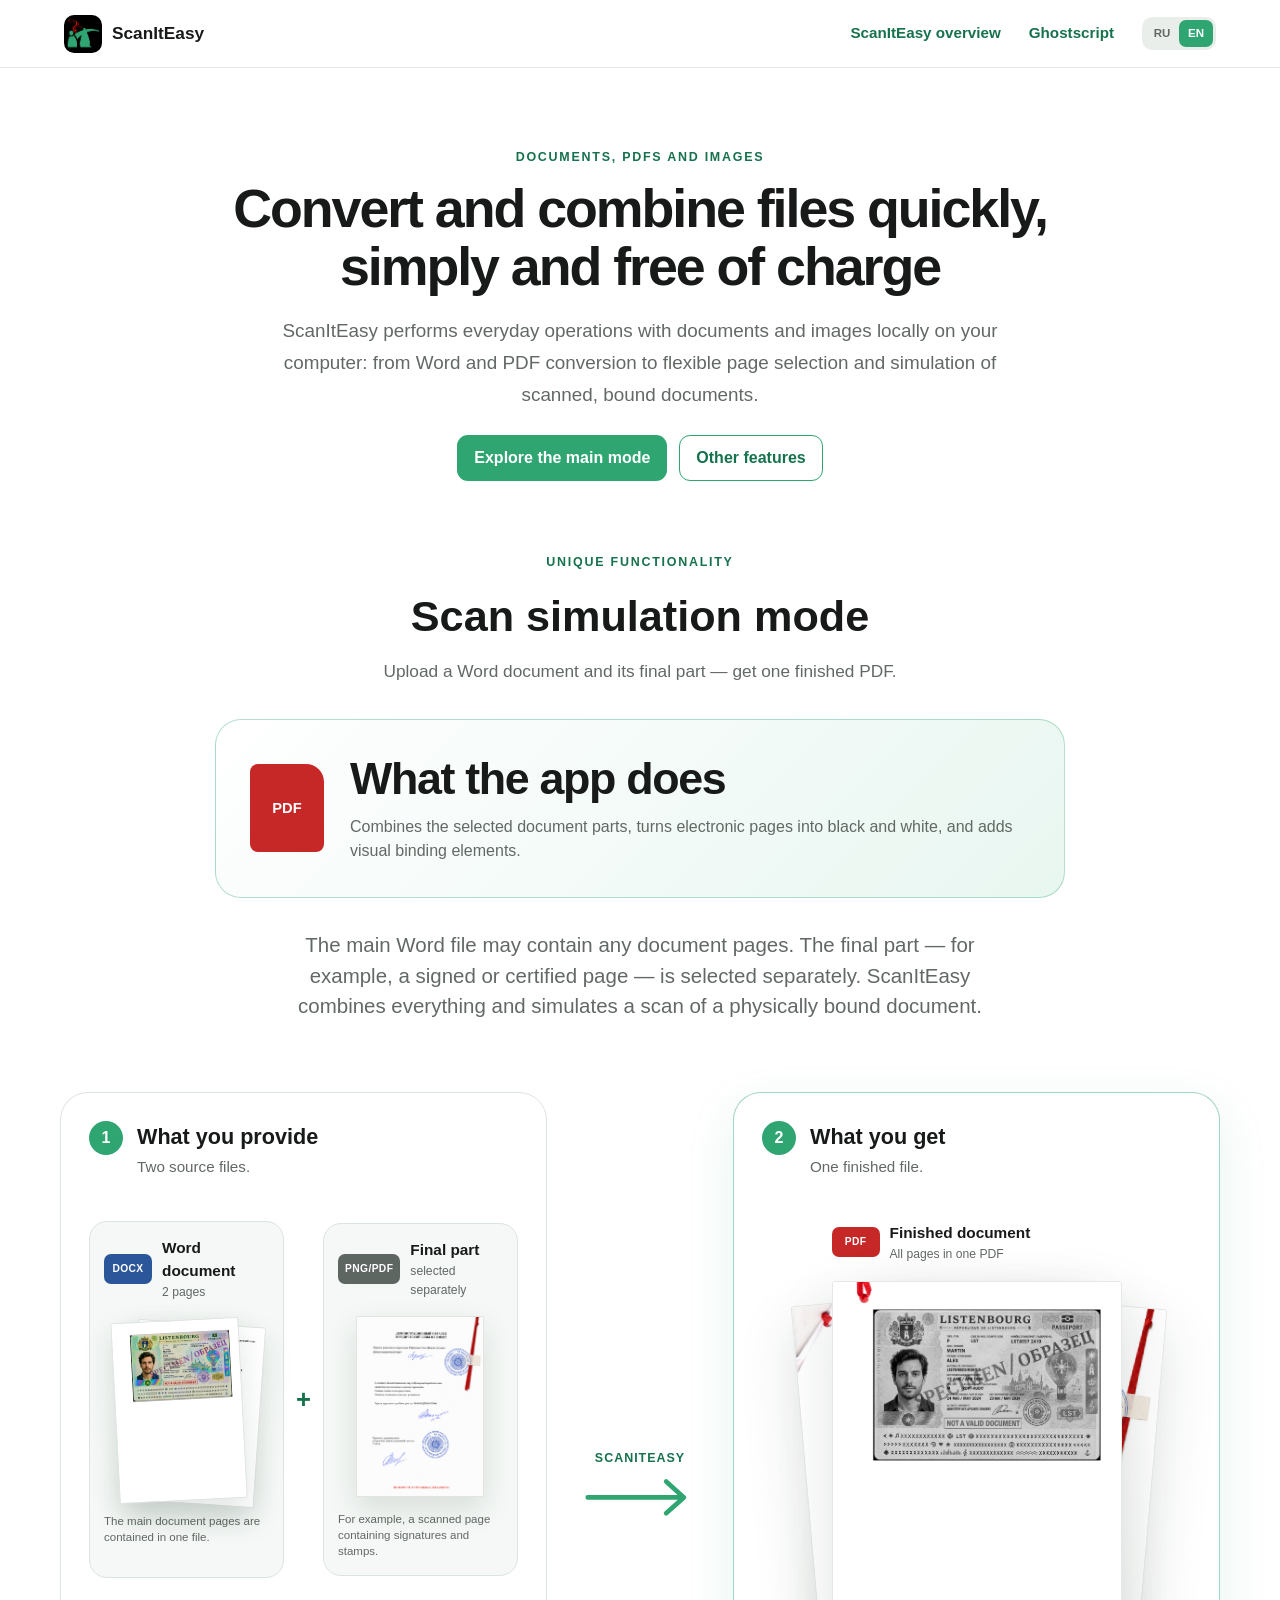
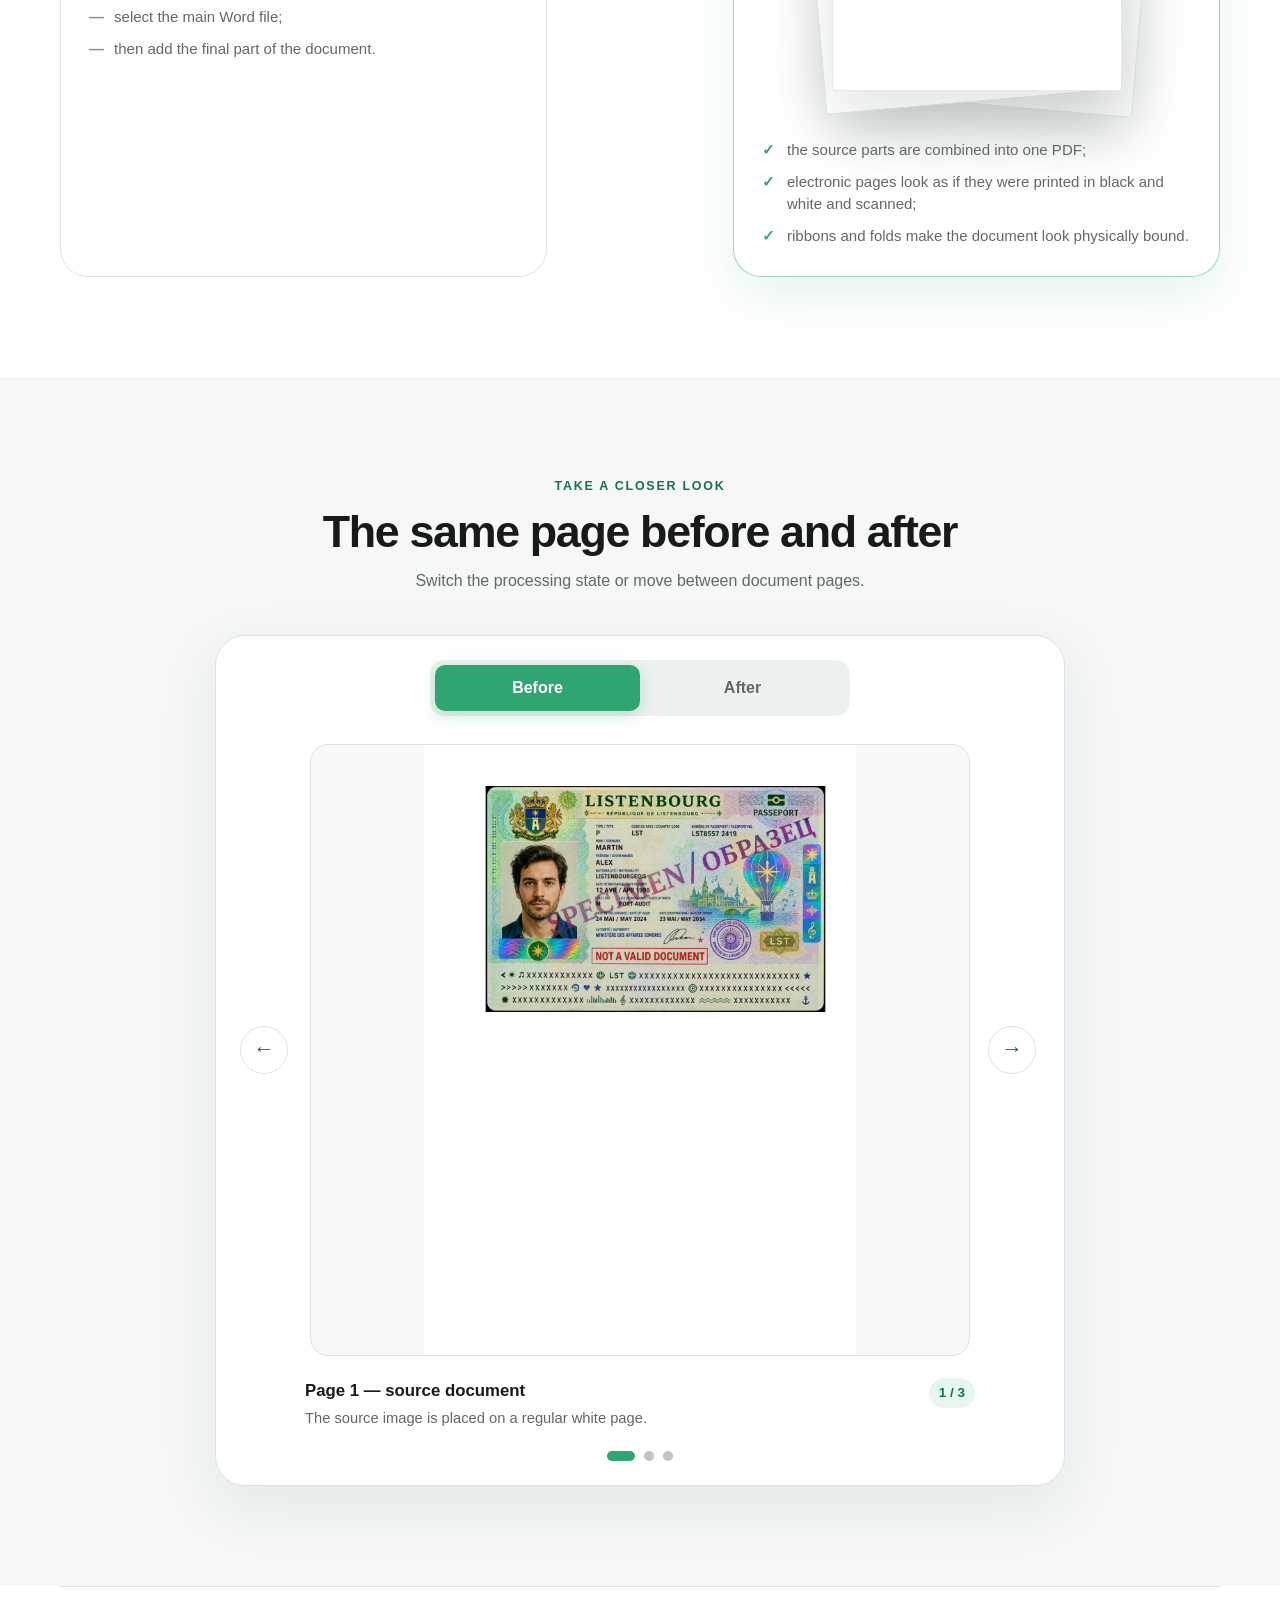
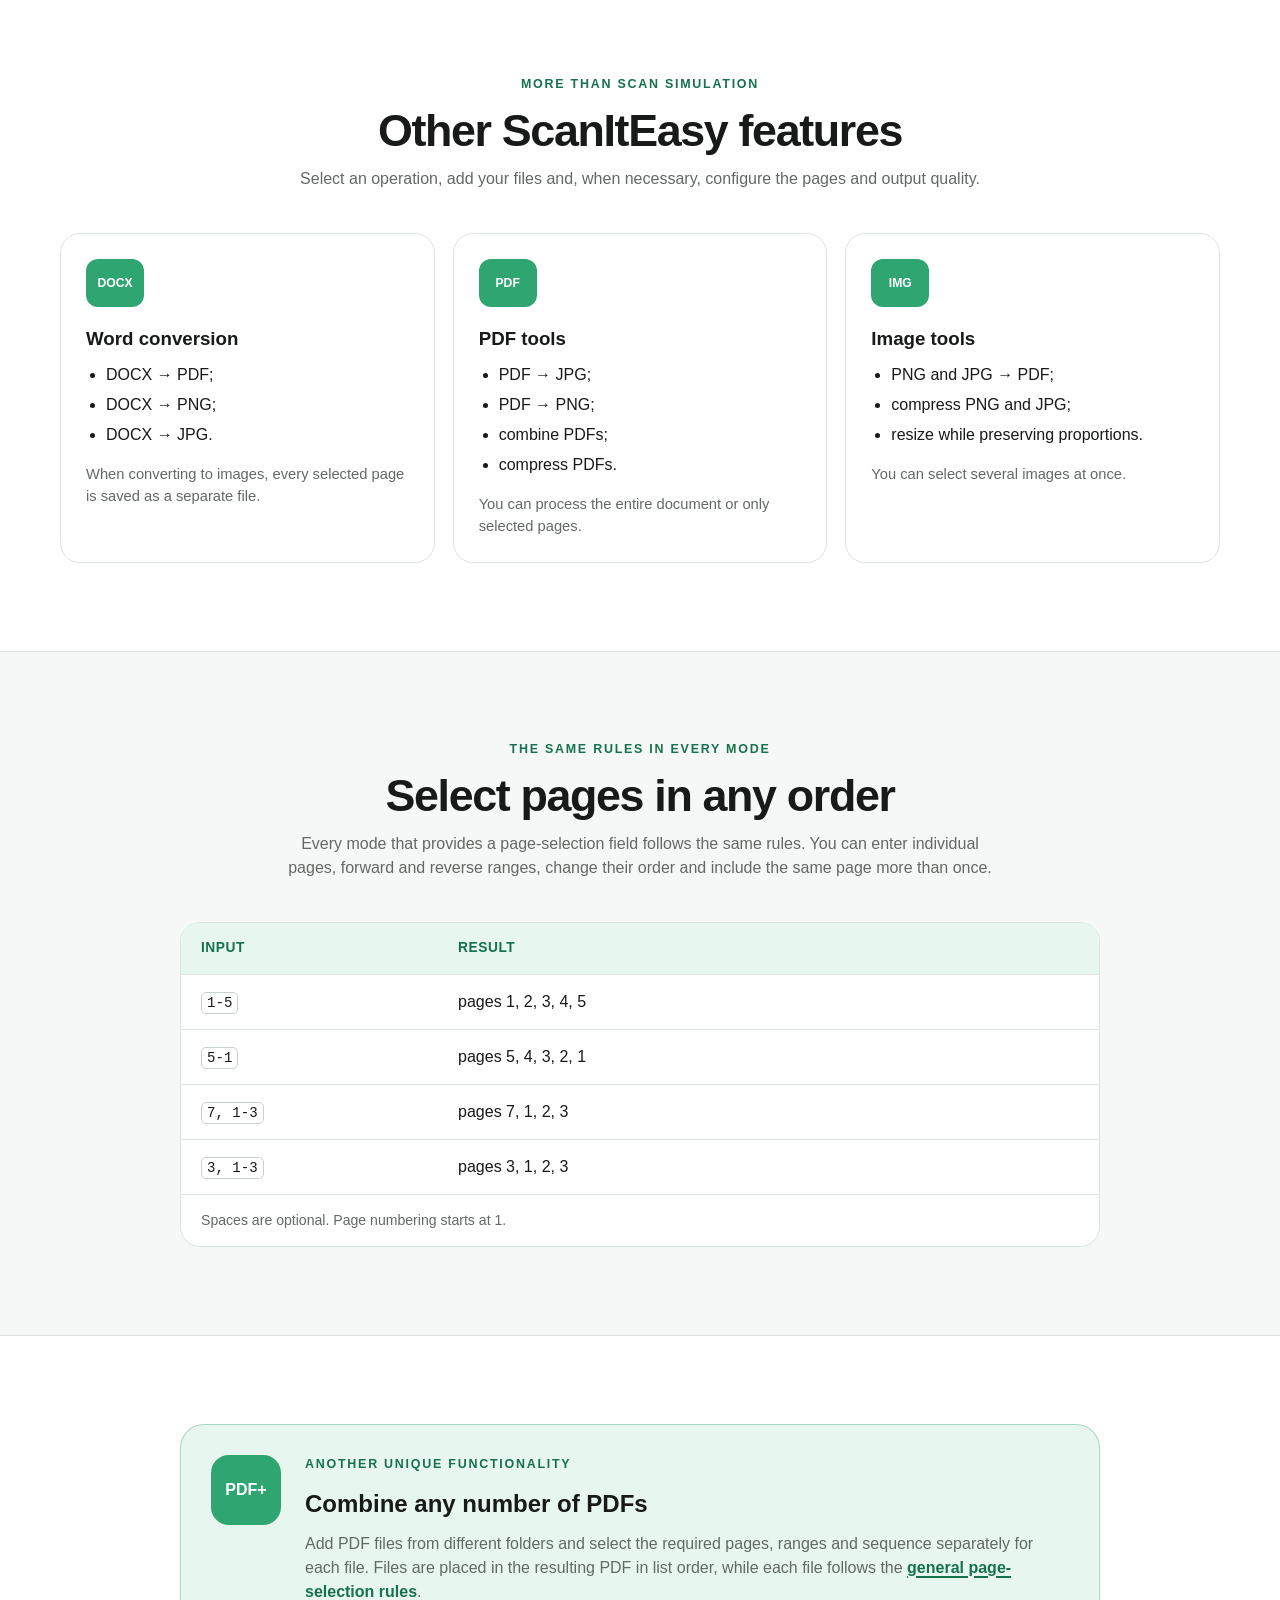
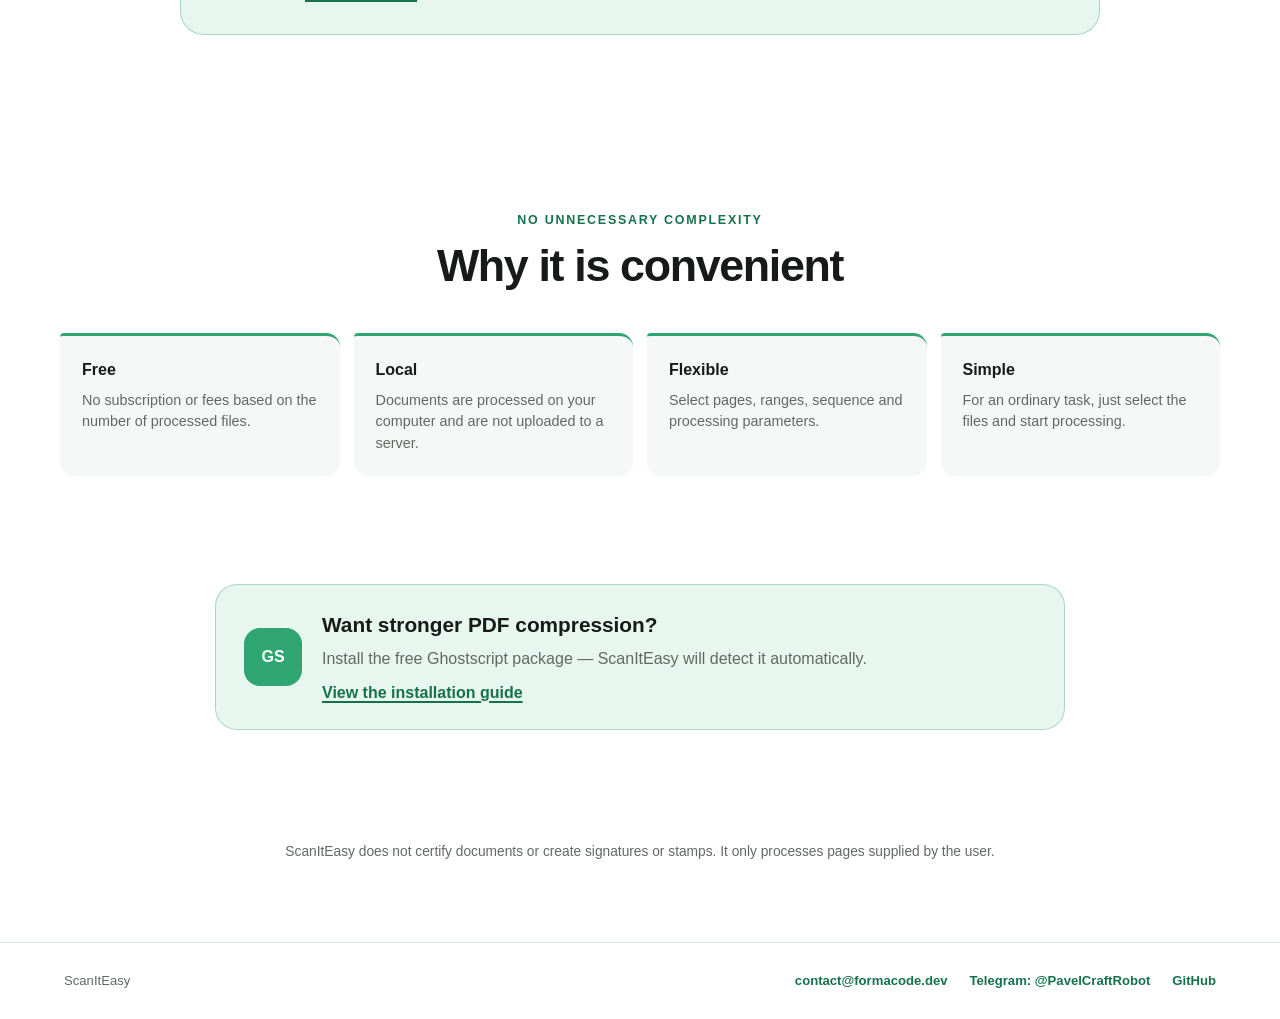
==== docs/en/index.html @ 75dc540d "Release ScanItEasy 2.0.0" ====
<!doctype html>
<html lang="en">
<head>
  <meta charset="utf-8">
  <meta name="viewport" content="width=device-width, initial-scale=1">
  <meta name="description" content="ScanItEasy helps you convert, combine and process documents, PDFs and images quickly, flexibly and free of charge.">
  <title>ScanItEasy — documents, PDFs and images</title>
  <link rel="stylesheet" href="../styles.css">
  <script src="../script.js" defer></script>
</head>
<body>
  <header class="site-header">
    <a class="brand" href="#top" aria-label="ScanItEasy — back to top">
      <img class="brand-logo" src="../assets/scaniteasy-logo.png" alt="">
      <span>ScanItEasy</span>
    </a>
    <nav class="header-nav" aria-label="Navigation">
      <a class="header-link" href="#top">ScanItEasy overview</a>
      <a class="header-link" href="ghostscript/">Ghostscript</a>
      <span class="language-switch" aria-label="Choose language">
        <a href="../" lang="ru">RU</a>
        <a class="is-active" href="./" lang="en" aria-current="page">EN</a>
      </span>
    </nav>
  </header>

  <main id="top">
    <section class="hero section-shell" aria-labelledby="hero-title">
      <div class="eyebrow">Documents, PDFs and images</div>
      <h1 id="hero-title">Convert and combine files quickly, simply and free of charge</h1>
      <p class="product-intro">
        ScanItEasy performs everyday operations with documents and images locally on your computer:
        from Word and PDF conversion to flexible page selection and simulation of scanned, bound documents.
      </p>
      <div class="hero-actions">
        <a class="primary-link" href="#scan-simulation">Explore the main mode</a>
        <a class="secondary-link" href="#other-features">Other features</a>
      </div>

      <div class="featured-mode" id="scan-simulation">
        <div class="eyebrow">Unique functionality</div>
        <h2>Scan simulation mode</h2>
        <p class="featured-lead">Upload a Word document and its final part — get one finished PDF.</p>
      </div>
      <div class="result-card hero-result">
        <div class="result-icon" aria-hidden="true">PDF</div>
        <div>
          <h2>What the app does</h2>
          <p>
            Combines the selected document parts, turns electronic pages into black and white,
            and adds visual binding elements.
          </p>
        </div>
      </div>
      <p class="hero-copy">
        The main Word file may contain any document pages. The final part — for example,
        a signed or certified page — is selected separately. ScanItEasy combines everything
        and simulates a scan of a physically bound document.
      </p>

      <div class="transformation" aria-label="Document before and after processing">
        <article class="document-state before-state">
          <div class="state-heading">
            <span class="state-number">1</span>
            <div>
              <h2>What you provide</h2>
              <p>Two source files.</p>
            </div>
          </div>
          <div class="input-files">
            <article class="input-file">
              <div class="file-heading">
                <span class="file-badge word-badge">DOCX</span>
                <div>
                  <h3>Word document</h3>
                  <p>2 pages</p>
                </div>
              </div>
              <button class="source-preview source-stack" type="button" data-open-page="before" data-page-index="0" aria-label="Show the Word document pages">
                <img src="../assets/До/Перевод паспорта гражданина Листенбурга_pymu_page_002.png" alt="Second page of the Word document" loading="lazy">
                <img src="../assets/До/Перевод паспорта гражданина Листенбурга_pymu_page_001.png" alt="First page of the Word document">
              </button>
              <p class="file-caption">The main document pages are contained in one file.</p>
            </article>

            <span class="input-plus" aria-label="and">+</span>

            <article class="input-file">
              <div class="file-heading">
                <span class="file-badge scan-badge">PNG/PDF</span>
                <div>
                  <h3>Final part</h3>
                  <p>selected separately</p>
                </div>
              </div>
              <button class="source-preview single-source" type="button" data-open-page="before" data-page-index="2" aria-label="Show the final document part">
                <img src="../assets/До/not-notary-translation-light.png" alt="Final part with signatures and stamps" loading="lazy">
              </button>
              <p class="file-caption">For example, a scanned page containing signatures and stamps.</p>
            </article>
          </div>
          <ul class="state-list">
            <li>select the main Word file;</li>
            <li>then add the final part of the document.</li>
          </ul>
        </article>

        <div class="process-arrow" aria-hidden="true">
          <span>ScanItEasy</span>
          <svg viewBox="0 0 120 48" role="img">
            <path d="M4 24h101M88 7l19 17-19 17"></path>
          </svg>
        </div>

        <article class="document-state after-state">
          <div class="state-heading">
            <span class="state-number">2</span>
            <div>
              <h2>What you get</h2>
              <p>One finished file.</p>
            </div>
          </div>
          <div class="output-heading">
            <span class="file-badge pdf-badge">PDF</span>
            <div>
              <h3>Finished document</h3>
              <p>All pages in one PDF</p>
            </div>
          </div>
          <button class="paper-stack" type="button" data-open-page="after" aria-label="Show pages after processing">
            <img src="../assets/После/Перевод паспорта гражданина Листенбурга_page_003.png" alt="Final page of the finished PDF" loading="lazy">
            <img src="../assets/После/Перевод паспорта гражданина Листенбурга_page_002.png" alt="Electronic page after scan simulation" loading="lazy">
            <img src="../assets/После/Перевод паспорта гражданина Листенбурга_page_001.png" alt="First page after scan simulation">
          </button>
          <ul class="state-list">
            <li>the source parts are combined into one PDF;</li>
            <li>electronic pages look as if they were printed in black and white and scanned;</li>
            <li>ribbons and folds make the document look physically bound.</li>
          </ul>
        </article>
      </div>
    </section>

    <section class="comparison-section" id="how-it-works" aria-labelledby="comparison-title">
      <div class="section-shell">
        <div class="section-intro">
          <div class="eyebrow">Take a closer look</div>
          <h2 id="comparison-title">The same page before and after</h2>
          <p>Switch the processing state or move between document pages.</p>
        </div>

        <div class="comparison-card">
          <div class="view-switch" role="group" aria-label="Document state">
            <button class="switch-button is-active" type="button" data-view="before" aria-pressed="true">Before</button>
            <button class="switch-button" type="button" data-view="after" aria-pressed="false">After</button>
          </div>
          <div class="viewer">
            <button class="page-arrow previous" type="button" aria-label="Previous page">&#8592;</button>
            <button class="page-image-button" type="button" aria-label="Open a larger image">
              <img id="comparison-image" src="../assets/До/Перевод паспорта гражданина Листенбурга_pymu_page_001.png" alt="First page before processing">
            </button>
            <button class="page-arrow next" type="button" aria-label="Next page">&#8594;</button>
          </div>
          <div class="viewer-footer">
            <div>
              <strong id="page-title">Page 1 — source document</strong>
              <p id="page-description">The source image is placed on a regular white page.</p>
            </div>
            <span class="page-counter" id="page-counter">1 / 3</span>
          </div>
          <div class="page-dots" role="group" aria-label="Select page">
            <button class="page-dot is-active" type="button" data-page="0" aria-label="Page 1" aria-current="true"></button>
            <button class="page-dot" type="button" data-page="1" aria-label="Page 2"></button>
            <button class="page-dot" type="button" data-page="2" aria-label="Page 3"></button>
          </div>
        </div>
      </div>
    </section>

    <section class="features-section section-shell" id="other-features" aria-labelledby="features-title">
      <div class="section-intro">
        <div class="eyebrow">More than scan simulation</div>
        <h2 id="features-title">Other ScanItEasy features</h2>
        <p>Select an operation, add your files and, when necessary, configure the pages and output quality.</p>
      </div>

      <div class="feature-grid">
        <article class="feature-card">
          <span class="feature-icon" aria-hidden="true">DOCX</span>
          <h3>Word conversion</h3>
          <ul>
            <li>DOCX → PDF;</li>
            <li>DOCX → PNG;</li>
            <li>DOCX → JPG.</li>
          </ul>
          <p>When converting to images, every selected page is saved as a separate file.</p>
        </article>
        <article class="feature-card">
          <span class="feature-icon" aria-hidden="true">PDF</span>
          <h3>PDF tools</h3>
          <ul>
            <li>PDF → JPG;</li>
            <li>PDF → PNG;</li>
            <li>combine PDFs;</li>
            <li>compress PDFs.</li>
          </ul>
          <p>You can process the entire document or only selected pages.</p>
        </article>
        <article class="feature-card">
          <span class="feature-icon" aria-hidden="true">IMG</span>
          <h3>Image tools</h3>
          <ul>
            <li>PNG and JPG → PDF;</li>
            <li>compress PNG and JPG;</li>
            <li>resize while preserving proportions.</li>
          </ul>
          <p>You can select several images at once.</p>
        </article>
      </div>
    </section>

    <section class="page-rules-section" id="page-selection" aria-labelledby="page-rules-title">
      <div class="section-shell compact-shell">
        <div class="section-intro">
          <div class="eyebrow">The same rules in every mode</div>
          <h2 id="page-rules-title">Select pages in any order</h2>
          <p>
            Every mode that provides a page-selection field follows the same rules.
            You can enter individual pages, forward and reverse ranges, change their order and include the same page more than once.
          </p>
        </div>
        <div class="page-rules-card">
          <table>
            <thead><tr><th>Input</th><th>Result</th></tr></thead>
            <tbody>
              <tr><td><code>1-5</code></td><td>pages 1, 2, 3, 4, 5</td></tr>
              <tr><td><code>5-1</code></td><td>pages 5, 4, 3, 2, 1</td></tr>
              <tr><td><code>7, 1-3</code></td><td>pages 7, 1, 2, 3</td></tr>
              <tr><td><code>3, 1-3</code></td><td>pages 3, 1, 2, 3</td></tr>
            </tbody>
          </table>
          <p class="rules-note">Spaces are optional. Page numbering starts at 1.</p>
        </div>
      </div>
    </section>

    <section class="merge-section section-shell" aria-labelledby="merge-title">
      <div class="unique-feature-card">
        <div class="unique-mark" aria-hidden="true">PDF+</div>
        <div>
          <div class="eyebrow">Another unique functionality</div>
          <h2 id="merge-title">Combine any number of PDFs</h2>
          <p>
            Add PDF files from different folders and select the required pages, ranges and sequence separately for each file.
            Files are placed in the resulting PDF in list order, while each file follows the
            <a class="inline-link" href="#page-selection">general page-selection rules</a>.
          </p>
        </div>
      </div>
    </section>

    <section class="benefits-section section-shell" aria-labelledby="benefits-title">
      <div class="section-intro">
        <div class="eyebrow">No unnecessary complexity</div>
        <h2 id="benefits-title">Why it is convenient</h2>
      </div>
      <div class="benefit-grid">
        <article><strong>Free</strong><span>No subscription or fees based on the number of processed files.</span></article>
        <article><strong>Local</strong><span>Documents are processed on your computer and are not uploaded to a server.</span></article>
        <article><strong>Flexible</strong><span>Select pages, ranges, sequence and processing parameters.</span></article>
        <article><strong>Simple</strong><span>For an ordinary task, just select the files and start processing.</span></article>
      </div>
    </section>

    <section class="ghostscript-cta section-shell" aria-labelledby="compression-title">
      <div class="ghostscript-summary">
        <div class="ghostscript-mark" aria-hidden="true">GS</div>
        <div>
          <h2 id="compression-title">Want stronger PDF compression?</h2>
          <p>Install the free Ghostscript package — ScanItEasy will detect it automatically.</p>
          <a class="inline-link" href="ghostscript/">View the installation guide</a>
        </div>
      </div>
    </section>

    <section class="result-section section-shell" aria-label="Important information">
      <p class="disclaimer">
        ScanItEasy does not certify documents or create signatures or stamps.
        It only processes pages supplied by the user.
      </p>
    </section>
  </main>

  <footer class="site-footer">
    <span>ScanItEasy</span>
    <nav class="footer-contacts" aria-label="Developer contacts">
      <a href="mailto:contact@formacode.dev?subject=ScanItEasy%20feedback">contact@formacode.dev</a>
      <a href="https://t.me/PavelCraftRobot" target="_blank" rel="noopener noreferrer">Telegram: @PavelCraftRobot</a>
      <a href="https://github.com/PavelCraft/ScanItEasy" target="_blank" rel="noopener noreferrer">GitHub</a>
    </nav>
  </footer>

  <dialog class="image-dialog" id="image-dialog">
    <button class="dialog-close" type="button" aria-label="Close">&#215;</button>
    <img id="dialog-image" src="" alt="">
    <p id="dialog-caption"></p>
  </dialog>
</body>
</html>
---- docs/styles.css ----
:root {
  --green: #2fa572;
  --green-dark: #16724c;
  --green-soft: #e8f6f0;
  --red: #c62828;
  --ink: #171a18;
  --muted: #626965;
  --line: #dce4df;
  --surface: #ffffff;
  --page: #f5f8f6;
  --shadow: 0 22px 60px rgba(20, 55, 39, 0.13);
}

* {
  box-sizing: border-box;
}

html {
  scroll-behavior: smooth;
}

body {
  margin: 0;
  color: var(--ink);
  background: var(--surface);
  font-family: Inter, "Segoe UI", Arial, sans-serif;
  line-height: 1.5;
}

button,
a {
  -webkit-tap-highlight-color: transparent;
}

button {
  font: inherit;
}

.site-header {
  position: sticky;
  z-index: 20;
  top: 0;
  display: flex;
  align-items: center;
  justify-content: space-between;
  min-height: 68px;
  padding: 0 5vw;
  border-bottom: 1px solid rgba(220, 228, 223, 0.8);
  background: rgba(255, 255, 255, 0.92);
  backdrop-filter: blur(14px);
}

.brand {
  display: inline-flex;
  align-items: center;
  gap: 10px;
  color: var(--ink);
  font-size: 1.08rem;
  font-weight: 800;
  text-decoration: none;
}

.brand-logo {
  display: block;
  width: 38px;
  height: 38px;
  border-radius: 10px;
  object-fit: cover;
}

.header-link {
  color: var(--green-dark);
  font-size: 0.95rem;
  font-weight: 700;
  text-decoration: none;
}

.header-link:hover {
  text-decoration: underline;
  text-underline-offset: 4px;
}

.header-link.is-active {
  text-decoration: underline;
  text-decoration-thickness: 2px;
  text-underline-offset: 5px;
}

.header-nav {
  display: flex;
  align-items: center;
  gap: clamp(12px, 2.2vw, 28px);
}

.language-switch {
  display: inline-flex;
  padding: 3px;
  border-radius: 10px;
  background: #e9eeeb;
}

.language-switch a {
  min-width: 34px;
  padding: 5px 7px;
  border-radius: 7px;
  color: var(--muted);
  font-size: 0.72rem;
  font-weight: 850;
  text-align: center;
  text-decoration: none;
}

.language-switch a.is-active {
  color: #fff;
  background: var(--green);
}

.section-shell {
  width: min(1160px, calc(100% - 40px));
  margin-inline: auto;
}

.hero {
  padding-block: 80px 100px;
  text-align: center;
}

.eyebrow {
  margin-bottom: 12px;
  color: var(--green-dark);
  font-size: 0.78rem;
  font-weight: 800;
  letter-spacing: 0.14em;
  text-transform: uppercase;
}

h1,
h2,
p {
  margin-top: 0;
}

h1 {
  max-width: 900px;
  margin-inline: auto;
  margin-bottom: 20px;
  font-size: clamp(1.9rem, 4.2vw, 3.65rem);
  line-height: 1.08;
  letter-spacing: -0.038em;
}

.hero-copy {
  max-width: 730px;
  margin: 32px auto 70px;
  color: var(--muted);
  font-size: clamp(1.05rem, 2vw, 1.28rem);
}

.product-intro {
  max-width: 790px;
  margin: 20px auto 0;
  color: var(--muted);
  font-size: clamp(1rem, 2vw, 1.18rem);
  line-height: 1.7;
  text-align: center;
}

.hero-actions {
  display: flex;
  justify-content: center;
  flex-wrap: wrap;
  gap: 12px;
  margin: 8px 0 72px;
}

.secondary-link {
  display: inline-flex;
  margin-top: 16px;
  padding: 10px 16px;
  border: 1px solid var(--green);
  border-radius: 11px;
  color: var(--green-dark);
  background: #fff;
  font-weight: 800;
  text-decoration: none;
}

.secondary-link:hover { background: var(--green-soft); }

.featured-mode {
  max-width: 850px;
  margin: 0 auto 22px;
  scroll-margin-top: 90px;
  text-align: center;
}

.featured-mode h2 {
  margin: 10px 0 0;
  font-size: clamp(1.8rem, 4vw, 2.7rem);
}

.featured-lead { margin: 10px 0 0; color: var(--muted); font-size: 1.08rem; }

.transformation {
  display: grid;
  grid-template-columns: minmax(0, 1fr) 130px minmax(0, 1fr);
  align-items: stretch;
  gap: 28px;
  text-align: left;
}

.document-state {
  height: 100%;
  min-width: 0;
  padding: 28px;
  border: 1px solid var(--line);
  border-radius: 28px;
  background: #fff;
}

.after-state {
  border-color: rgba(47, 165, 114, 0.45);
  box-shadow: 0 18px 50px rgba(47, 165, 114, 0.12);
}

.state-heading {
  display: flex;
  align-items: flex-start;
  gap: 14px;
  min-height: 82px;
}

.state-heading h2 {
  margin-bottom: 3px;
  font-size: 1.35rem;
}

.state-heading p {
  margin-bottom: 0;
  color: var(--muted);
  font-size: 0.95rem;
}

.state-number {
  display: grid;
  flex: 0 0 auto;
  width: 34px;
  height: 34px;
  place-items: center;
  border-radius: 50%;
  color: #fff;
  background: var(--green);
  font-weight: 800;
}

.input-files {
  display: grid;
  grid-template-columns: minmax(0, 1fr) auto minmax(0, 1fr);
  align-items: center;
  gap: 12px;
  margin: 18px 0 28px;
}

.input-file {
  min-width: 0;
  padding: 14px;
  border: 1px solid var(--line);
  border-radius: 18px;
  background: var(--page);
}

.file-heading,
.output-heading {
  display: flex;
  align-items: center;
  gap: 10px;
}

.file-heading h3,
.output-heading h3 {
  margin: 0;
  font-size: 0.96rem;
}

.file-heading p,
.output-heading p {
  margin: 1px 0 0;
  color: var(--muted);
  font-size: 0.76rem;
}

.file-badge {
  display: grid;
  flex: 0 0 auto;
  min-width: 48px;
  height: 30px;
  padding-inline: 7px;
  place-items: center;
  border-radius: 7px;
  color: #fff;
  font-size: 0.64rem;
  font-weight: 900;
  letter-spacing: 0.04em;
}

.word-badge {
  background: #2b579a;
}

.scan-badge {
  background: #5e6662;
}

.pdf-badge {
  background: var(--red);
}

.input-plus {
  color: var(--green-dark);
  font-size: 1.6rem;
  font-weight: 800;
}

.source-preview {
  position: relative;
  display: block;
  width: min(82%, 128px);
  aspect-ratio: 210 / 297;
  margin: 17px auto 14px;
  padding: 0;
  border: 0;
  background: transparent;
  cursor: zoom-in;
}

.source-preview img {
  position: absolute;
  inset: 0;
  width: 100%;
  height: 100%;
  border: 1px solid #e0e5e2;
  border-radius: 2px;
  background: #fff;
  object-fit: cover;
  box-shadow: 0 12px 30px rgba(20, 55, 39, 0.13);
  transition: transform 180ms ease;
}

.source-stack img:first-child {
  transform: translate(9px, 5px) rotate(4deg);
}

.source-stack img:last-child {
  transform: translate(-8px, 2px) rotate(-3deg);
}

.source-stack:hover img:first-child {
  transform: translate(15px, 6px) rotate(6deg);
}

.source-stack:hover img:last-child {
  transform: translate(-14px, 3px) rotate(-5deg);
}

.file-caption {
  min-height: 50px;
  margin: 0;
  color: var(--muted);
  font-size: 0.72rem;
  line-height: 1.4;
}

.output-heading {
  width: min(72%, 290px);
  margin: 18px auto 0;
}

.paper-stack {
  position: relative;
  display: block;
  width: min(72%, 290px);
  aspect-ratio: 210 / 297;
  margin: 18px auto 48px;
  padding: 0;
  border: 0;
  background: none;
  cursor: zoom-in;
}

.paper-stack img {
  position: absolute;
  inset: 0;
  width: 100%;
  height: 100%;
  border: 1px solid #e5e9e6;
  border-radius: 3px;
  background: #fff;
  object-fit: cover;
  box-shadow: var(--shadow);
  transition: transform 240ms ease;
}

.paper-stack img:nth-child(1) {
  transform: translate(28px, 15px) rotate(5deg);
}

.paper-stack img:nth-child(2) {
  transform: translate(-24px, 12px) rotate(-5deg);
}

.paper-stack img:nth-child(3) {
  transform: rotate(0deg);
}

.paper-stack:hover img:nth-child(1),
.paper-stack:focus-visible img:nth-child(1) {
  transform: translate(44px, 18px) rotate(7deg);
}

.paper-stack:hover img:nth-child(2),
.paper-stack:focus-visible img:nth-child(2) {
  transform: translate(-40px, 15px) rotate(-7deg);
}

.paper-stack:focus-visible {
  outline: 3px solid rgba(47, 165, 114, 0.35);
  outline-offset: 14px;
}

.state-list {
  display: grid;
  gap: 9px;
  margin: 0;
  padding: 0;
  color: var(--muted);
  font-size: 0.94rem;
  list-style: none;
}

.state-list li {
  position: relative;
  padding-left: 25px;
}

.state-list li::before {
  position: absolute;
  left: 0;
  color: var(--green);
  content: "✓";
  font-weight: 900;
}

.before-state .state-list li::before {
  color: #8a918d;
  content: "—";
}

.process-arrow {
  align-self: center;
  display: grid;
  justify-items: center;
  gap: 8px;
  color: var(--green-dark);
  font-size: 0.78rem;
  font-weight: 800;
  letter-spacing: 0.08em;
  text-transform: uppercase;
}

.process-arrow svg {
  width: 112px;
  overflow: visible;
}

.process-arrow path {
  fill: none;
  stroke: var(--green);
  stroke-linecap: round;
  stroke-linejoin: round;
  stroke-width: 5;
}

.comparison-section {
  padding-block: 100px;
  background: var(--page);
}

.section-intro {
  max-width: 720px;
  margin: 0 auto 42px;
  text-align: center;
}

.section-intro h2,
.result-card h2 {
  margin-bottom: 12px;
  font-size: clamp(1.75rem, 3.5vw, 3rem);
  line-height: 1.1;
  letter-spacing: -0.03em;
}

.section-intro p,
.result-card p {
  margin-bottom: 0;
  color: var(--muted);
}

.comparison-card {
  max-width: 850px;
  margin-inline: auto;
  padding: 24px;
  border: 1px solid var(--line);
  border-radius: 30px;
  background: #fff;
  box-shadow: 0 20px 60px rgba(28, 52, 40, 0.08);
}

.view-switch {
  display: grid;
  grid-template-columns: 1fr 1fr;
  max-width: 420px;
  margin: 0 auto 28px;
  padding: 5px;
  border-radius: 14px;
  background: #edf1ef;
}

.switch-button {
  padding: 11px 16px;
  border: 0;
  border-radius: 10px;
  color: var(--muted);
  background: transparent;
  cursor: pointer;
  font-weight: 750;
}

.switch-button.is-active {
  color: #fff;
  background: var(--green);
  box-shadow: 0 5px 15px rgba(47, 165, 114, 0.25);
}

.viewer {
  display: grid;
  grid-template-columns: 52px minmax(0, 1fr) 52px;
  align-items: center;
  gap: 18px;
}

.page-image-button {
  display: block;
  height: min(68vh, 700px);
  min-height: 430px;
  padding: 0;
  overflow: hidden;
  border: 1px solid var(--line);
  border-radius: 18px;
  background: #f7f8f7;
  cursor: zoom-in;
}

.page-image-button img {
  display: block;
  width: 100%;
  height: 100%;
  object-fit: contain;
}

.page-arrow {
  display: grid;
  width: 48px;
  height: 48px;
  place-items: center;
  border: 1px solid var(--line);
  border-radius: 50%;
  color: var(--green-dark);
  background: #fff;
  cursor: pointer;
  font-size: 1.35rem;
  transition: color 160ms ease, background 160ms ease, transform 160ms ease;
}

.page-arrow:hover {
  color: #fff;
  background: var(--green);
  transform: translateY(-2px);
}

.viewer-footer {
  display: flex;
  align-items: flex-start;
  justify-content: space-between;
  gap: 20px;
  max-width: 670px;
  margin: 22px auto 0;
}

.viewer-footer strong {
  display: block;
  margin-bottom: 4px;
  font-size: 1.05rem;
}

.viewer-footer p {
  margin-bottom: 0;
  color: var(--muted);
  font-size: 0.92rem;
}

.page-counter {
  flex: 0 0 auto;
  padding: 5px 10px;
  border-radius: 999px;
  color: var(--green-dark);
  background: var(--green-soft);
  font-size: 0.84rem;
  font-weight: 800;
}

.page-dots {
  display: flex;
  justify-content: center;
  gap: 9px;
  margin-top: 22px;
}

.page-dot {
  width: 10px;
  height: 10px;
  padding: 0;
  border: 0;
  border-radius: 50%;
  background: #bec8c2;
  cursor: pointer;
}

.page-dot.is-active {
  width: 28px;
  border-radius: 99px;
  background: var(--green);
}

.result-section {
  padding-block: 56px 80px;
}

.features-section,
.merge-section,
.benefits-section,
.ghostscript-cta {
  padding-block: 88px;
  scroll-margin-top: 80px;
}

.features-section { border-top: 1px solid var(--line); }

.feature-grid {
  display: grid;
  grid-template-columns: repeat(3, minmax(0, 1fr));
  gap: 18px;
  margin-top: 34px;
}

.feature-card {
  padding: 25px;
  border: 1px solid var(--line);
  border-radius: 20px;
  background: #fff;
}

.feature-card h3 { margin: 18px 0 10px; }
.feature-card ul { margin: 0; padding-left: 20px; }
.feature-card li + li { margin-top: 6px; }
.feature-card p { margin: 16px 0 0; color: var(--muted); font-size: 0.92rem; }

.feature-icon {
  display: inline-grid;
  min-width: 58px;
  min-height: 48px;
  padding: 8px;
  place-items: center;
  border-radius: 12px;
  color: #fff;
  background: var(--green);
  font-size: 0.76rem;
  font-weight: 900;
}

.page-rules-section {
  padding-block: 88px;
  border-block: 1px solid var(--line);
  background: #f5f8f6;
  scroll-margin-top: 78px;
}

.compact-shell { max-width: 920px; }

.page-rules-card {
  overflow: hidden;
  margin-top: 30px;
  border: 1px solid var(--line);
  border-radius: 20px;
  background: #fff;
}

.page-rules-card table { width: 100%; border-collapse: collapse; }
.page-rules-card th, .page-rules-card td { padding: 15px 20px; border-bottom: 1px solid var(--line); text-align: left; }
.page-rules-card th { color: var(--green-dark); background: var(--green-soft); font-size: 0.86rem; text-transform: uppercase; letter-spacing: 0.04em; }
.page-rules-card tbody tr:last-child td { border-bottom: 0; }
.page-rules-card td:first-child { width: 28%; }
.rules-note { margin: 0; padding: 15px 20px; border-top: 1px solid var(--line); color: var(--muted); font-size: 0.88rem; }

.unique-feature-card {
  display: grid;
  grid-template-columns: auto minmax(0, 1fr);
  gap: 24px;
  max-width: 920px;
  margin: 0 auto;
  padding: 30px;
  border: 1px solid rgba(47, 165, 114, 0.36);
  border-radius: 24px;
  background: var(--green-soft);
}

.unique-feature-card h2 { margin: 8px 0 10px; }
.unique-feature-card p { margin: 0; color: var(--muted); }
.unique-mark { display: grid; width: 70px; height: 70px; place-items: center; border-radius: 18px; color: #fff; background: var(--green); font-weight: 900; }

.benefit-grid {
  display: grid;
  grid-template-columns: repeat(4, minmax(0, 1fr));
  gap: 14px;
  margin-top: 30px;
}

.benefit-grid article { padding: 22px; border-top: 3px solid var(--green); border-radius: 4px 14px 14px; background: #f5f8f6; }
.benefit-grid strong, .benefit-grid span { display: block; }
.benefit-grid span { margin-top: 8px; color: var(--muted); font-size: 0.9rem; }

.ghostscript-cta { padding-top: 20px; padding-bottom: 30px; }
.ghostscript-cta .ghostscript-summary { margin-bottom: 0; }
.ghostscript-cta h2 { margin: 0 0 6px; font-size: 1.3rem; }
.ghostscript-cta .inline-link { display: inline-block; margin-top: 10px; }

.ghostscript-section {
  padding-block: 100px;
  border-top: 1px solid var(--line);
  background: #fff;
  scroll-margin-top: 78px;
}

.ghostscript-summary {
  display: grid;
  grid-template-columns: auto 1fr;
  align-items: center;
  gap: 20px;
  max-width: 850px;
  margin: 0 auto 34px;
  padding: 24px 28px;
  border: 1px solid rgba(47, 165, 114, 0.36);
  border-radius: 22px;
  background: var(--green-soft);
}

.ghostscript-summary h3,
.ghostscript-summary p,
.install-steps h3,
.install-steps p,
.help-note p {
  margin-bottom: 0;
}

.ghostscript-summary p,
.install-steps p,
.help-note p {
  color: var(--muted);
}

.ghostscript-mark {
  display: grid;
  width: 58px;
  height: 58px;
  place-items: center;
  border-radius: 16px;
  color: #fff;
  background: var(--green);
  font-weight: 900;
}

.install-steps {
  display: grid;
  gap: 18px;
  max-width: 850px;
  margin: 0 auto;
  padding: 0;
  list-style: none;
}

.install-steps > li {
  display: grid;
  grid-template-columns: auto minmax(0, 1fr);
  gap: 18px;
  padding: 26px;
  border: 1px solid var(--line);
  border-radius: 22px;
  background: #fff;
}

.step-number {
  display: grid;
  width: 38px;
  height: 38px;
  place-items: center;
  border-radius: 50%;
  color: #fff;
  background: var(--green);
  font-weight: 900;
}

.install-steps h3 {
  margin-top: 5px;
  font-size: 1.08rem;
}

.install-steps p {
  margin-top: 7px;
}

.primary-link {
  display: inline-flex;
  margin-top: 16px;
  padding: 11px 17px;
  border-radius: 11px;
  color: #fff;
  background: var(--green);
  font-weight: 800;
  text-decoration: none;
}

.primary-link:hover {
  background: var(--green-dark);
}

.architecture-help { margin-top: 18px; padding: 18px 20px; border-radius: 15px; background: #f3f7f5; }
.architecture-help h4 { margin: 0 0 10px; font-size: 1rem; }
.architecture-help ol { margin: 0 0 10px; padding-left: 22px; }
.architecture-help p { color: var(--ink); }
.architecture-help .small-note { margin-top: 8px; color: var(--muted); font-size: 0.88rem; }
.optional-label { display: inline-block; margin-left: 6px; color: var(--muted); font-size: 0.78rem; font-weight: 700; }
kbd, code { border: 1px solid #c8d1cc; border-radius: 5px; background: #fff; font: 0.88em ui-monospace, SFMono-Regular, Consolas, monospace; }
kbd { padding: 2px 6px; box-shadow: 0 1px 0 #b9c2bd; }
code { padding: 2px 5px; }
.copy-command { display: inline-flex; align-items: stretch; margin-inline: 2px; vertical-align: middle; }
.copy-command code { border-radius: 5px 0 0 5px; }
.copy-command button { display: grid; min-width: 30px; padding: 0 7px; place-items: center; border: 1px solid #c8d1cc; border-left: 0; border-radius: 0 5px 5px 0; color: var(--green-dark); background: #fff; cursor: pointer; font-weight: 900; }
.copy-command button:hover, .copy-command button:focus-visible { color: #fff; background: var(--green); }
.install-shot { margin: 20px 0 0; }
.install-image-button { display: block; width: 100%; padding: 0; overflow: hidden; border: 1px solid var(--line); border-radius: 14px; background: #f7f9f8; cursor: zoom-in; }
.install-image-button img { display: block; width: 100%; max-height: 420px; object-fit: contain; }
.install-image-button:hover, .install-image-button:focus-visible { border-color: var(--green); box-shadow: 0 0 0 3px rgba(47, 165, 114, 0.15); }
.install-shot figcaption { margin-top: 8px; color: var(--muted); font-size: 0.82rem; }
.inline-link { color: var(--green-dark); font-weight: 800; text-decoration: underline; text-decoration-thickness: 2px; text-underline-offset: 3px; }
.inline-link:hover, .inline-link:focus-visible { color: var(--red); }
.optional-step { scroll-margin-top: 94px; }
.instruction-carousel { margin-top: 20px; }
.carousel-viewport { position: relative; display: grid; min-height: 260px; place-items: center; overflow: hidden; border-radius: 14px; background: #f7f9f8; }
.carousel-slide { display: none; width: 100%; margin: 0; }
.carousel-slide.is-active { display: block; }
.carousel-slide .install-image-button { border: 0; border-radius: 0; }
.carousel-slide .install-image-button img { height: min(48vw, 470px); }
.carousel-slide figcaption { min-height: 43px; padding: 10px 14px; color: var(--muted); background: #fff; font-size: 0.84rem; }
.carousel-controls { display: flex; align-items: center; justify-content: center; gap: 18px; margin-top: 10px; }
.carousel-controls button { display: grid; width: 38px; height: 38px; padding: 0; place-items: center; border: 1px solid var(--line); border-radius: 50%; color: var(--green-dark); background: #fff; cursor: pointer; font-size: 1.6rem; line-height: 1; }
.carousel-controls button:hover, .carousel-controls button:focus-visible { color: #fff; border-color: var(--green); background: var(--green); }
.carousel-controls span { min-width: 50px; color: var(--muted); text-align: center; font-size: 0.86rem; font-weight: 800; }

.help-note {
  max-width: 850px;
  margin: 24px auto 0;
  padding: 22px 26px;
  border-left: 4px solid var(--red);
  border-radius: 4px 16px 16px 4px;
  background: #fff5f5;
}

.help-note p {
  margin-top: 6px;
}

.help-note a {
  display: inline-block;
  margin-top: 10px;
  color: var(--green-dark);
  font-weight: 750;
}

.result-card {
  display: grid;
  grid-template-columns: auto 1fr;
  align-items: center;
  gap: 26px;
  max-width: 850px;
  margin-inline: auto;
  padding: 34px;
  border: 1px solid rgba(47, 165, 114, 0.35);
  border-radius: 26px;
  background: linear-gradient(135deg, #fff, var(--green-soft));
}

.hero-result {
  max-width: 850px;
  margin: 34px auto 0;
  text-align: left;
}

.result-icon {
  display: grid;
  width: 74px;
  height: 88px;
  place-items: center;
  border-radius: 8px 18px 8px 8px;
  color: #fff;
  background: var(--red);
  font-size: 0.92rem;
  font-weight: 900;
}

.disclaimer {
  max-width: 760px;
  margin: 26px auto 0;
  color: var(--muted);
  font-size: 0.86rem;
  text-align: center;
}

.site-footer {
  display: flex;
  justify-content: space-between;
  gap: 24px;
  padding: 28px 5vw;
  border-top: 1px solid var(--line);
  color: var(--muted);
  font-size: 0.82rem;
}

.footer-contacts {
  display: flex;
  flex-wrap: wrap;
  justify-content: flex-end;
  gap: 10px 22px;
}

.footer-contacts a {
  color: var(--green-dark);
  font-weight: 700;
  text-decoration: none;
}

.footer-contacts a:hover {
  text-decoration: underline;
  text-underline-offset: 4px;
}

.image-dialog {
  width: min(92vw, 1050px);
  max-width: none;
  max-height: 92vh;
  padding: 18px;
  border: 0;
  border-radius: 20px;
  background: #fff;
  box-shadow: 0 30px 100px rgba(0, 0, 0, 0.35);
}

.image-dialog::backdrop {
  background: rgba(8, 15, 11, 0.76);
  backdrop-filter: blur(4px);
}

.image-dialog img {
  display: block;
  width: 100%;
  max-height: calc(92vh - 80px);
  object-fit: contain;
}

.image-dialog p {
  margin: 10px 42px 0 0;
  color: var(--muted);
  font-size: 0.9rem;
}

.dialog-close {
  position: absolute;
  z-index: 2;
  top: 12px;
  right: 12px;
  display: grid;
  width: 38px;
  height: 38px;
  place-items: center;
  border: 0;
  border-radius: 50%;
  color: #fff;
  background: rgba(23, 26, 24, 0.82);
  cursor: pointer;
  font-size: 1.6rem;
  line-height: 1;
}

@media (max-width: 900px) {
  .feature-grid { grid-template-columns: 1fr; }
  .benefit-grid { grid-template-columns: repeat(2, minmax(0, 1fr)); }
  .hero {
    padding-top: 58px;
  }

  .transformation {
    grid-template-columns: 1fr;
    max-width: 620px;
    margin-inline: auto;
  }

  .document-state {
    height: auto;
  }

  .process-arrow {
    padding-block: 2px;
  }

  .process-arrow svg {
    width: 72px;
    transform: rotate(90deg);
  }

  .document-state {
    padding: 24px;
  }
}

@media (max-width: 620px) {
  .hero-actions { margin-bottom: 54px; }
  .features-section, .page-rules-section, .merge-section, .benefits-section { padding-block: 62px; }
  .unique-feature-card { grid-template-columns: 1fr; padding: 23px; }
  .benefit-grid { grid-template-columns: 1fr; }
  .page-rules-card { overflow-x: auto; }
  .page-rules-card table { min-width: 520px; }
  .carousel-viewport { min-height: 190px; }
  .carousel-slide .install-image-button img { height: 58vw; }
  .site-header {
    min-height: 60px;
  }

  .header-link {
    display: none;
  }

  .section-shell {
    width: min(100% - 24px, 1160px);
  }

  .hero {
    padding-block: 48px 72px;
  }

  .hero-copy {
    margin-bottom: 48px;
  }

  .comparison-section,
  .result-section,
  .ghostscript-section {
    padding-block: 72px;
  }

  .comparison-card {
    padding: 14px;
    border-radius: 22px;
  }

  .input-files {
    gap: 7px;
  }

  .input-file {
    padding: 10px 8px;
  }

  .file-heading {
    display: grid;
    justify-items: start;
  }

  .source-preview {
    width: min(78%, 115px);
  }

  .viewer {
    position: relative;
    display: block;
  }

  .page-image-button {
    height: 62vh;
    min-height: 390px;
    border-radius: 14px;
  }

  .page-arrow {
    position: absolute;
    z-index: 2;
    top: 50%;
    width: 42px;
    height: 42px;
    border-color: rgba(255, 255, 255, 0.7);
    background: rgba(255, 255, 255, 0.9);
    box-shadow: 0 5px 20px rgba(0, 0, 0, 0.16);
    transform: translateY(-50%);
  }

  .page-arrow:hover {
    transform: translateY(-50%);
  }

  .page-arrow.previous {
    left: 9px;
  }

  .page-arrow.next {
    right: 9px;
  }

  .viewer-footer {
    padding-inline: 4px;
  }

  .result-card {
    grid-template-columns: 1fr;
    padding: 26px;
  }

  .ghostscript-summary,
  .install-steps > li {
    padding: 20px;
  }

  .ghostscript-summary {
    grid-template-columns: 1fr;
  }

  .install-steps > li {
    grid-template-columns: 34px minmax(0, 1fr);
    gap: 12px;
  }

  .site-footer {
    flex-direction: column;
    text-align: center;
  }


  .footer-contacts {
    justify-content: center;
  }
}

@media (prefers-reduced-motion: reduce) {
  html {
    scroll-behavior: auto;
  }

  *,
  *::before,
  *::after {
    scroll-behavior: auto !important;
    transition-duration: 0.01ms !important;
  }
}
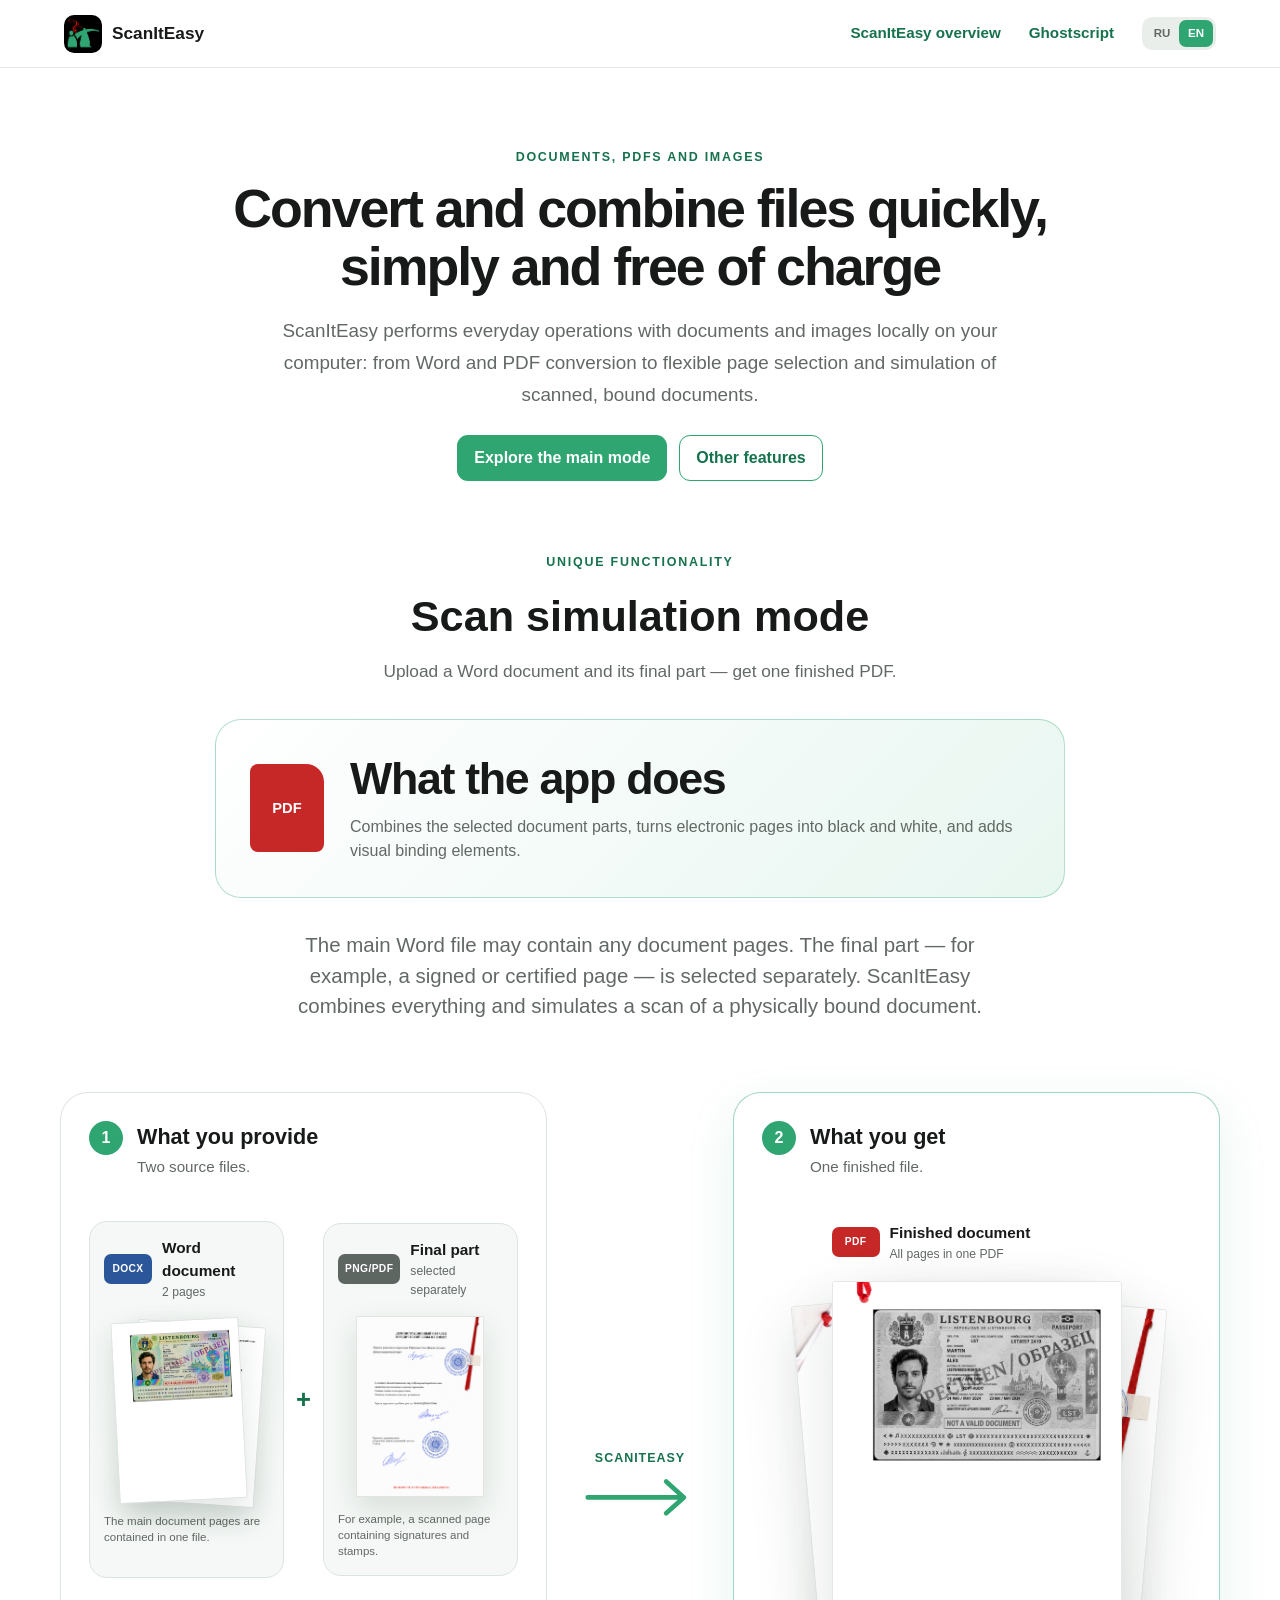
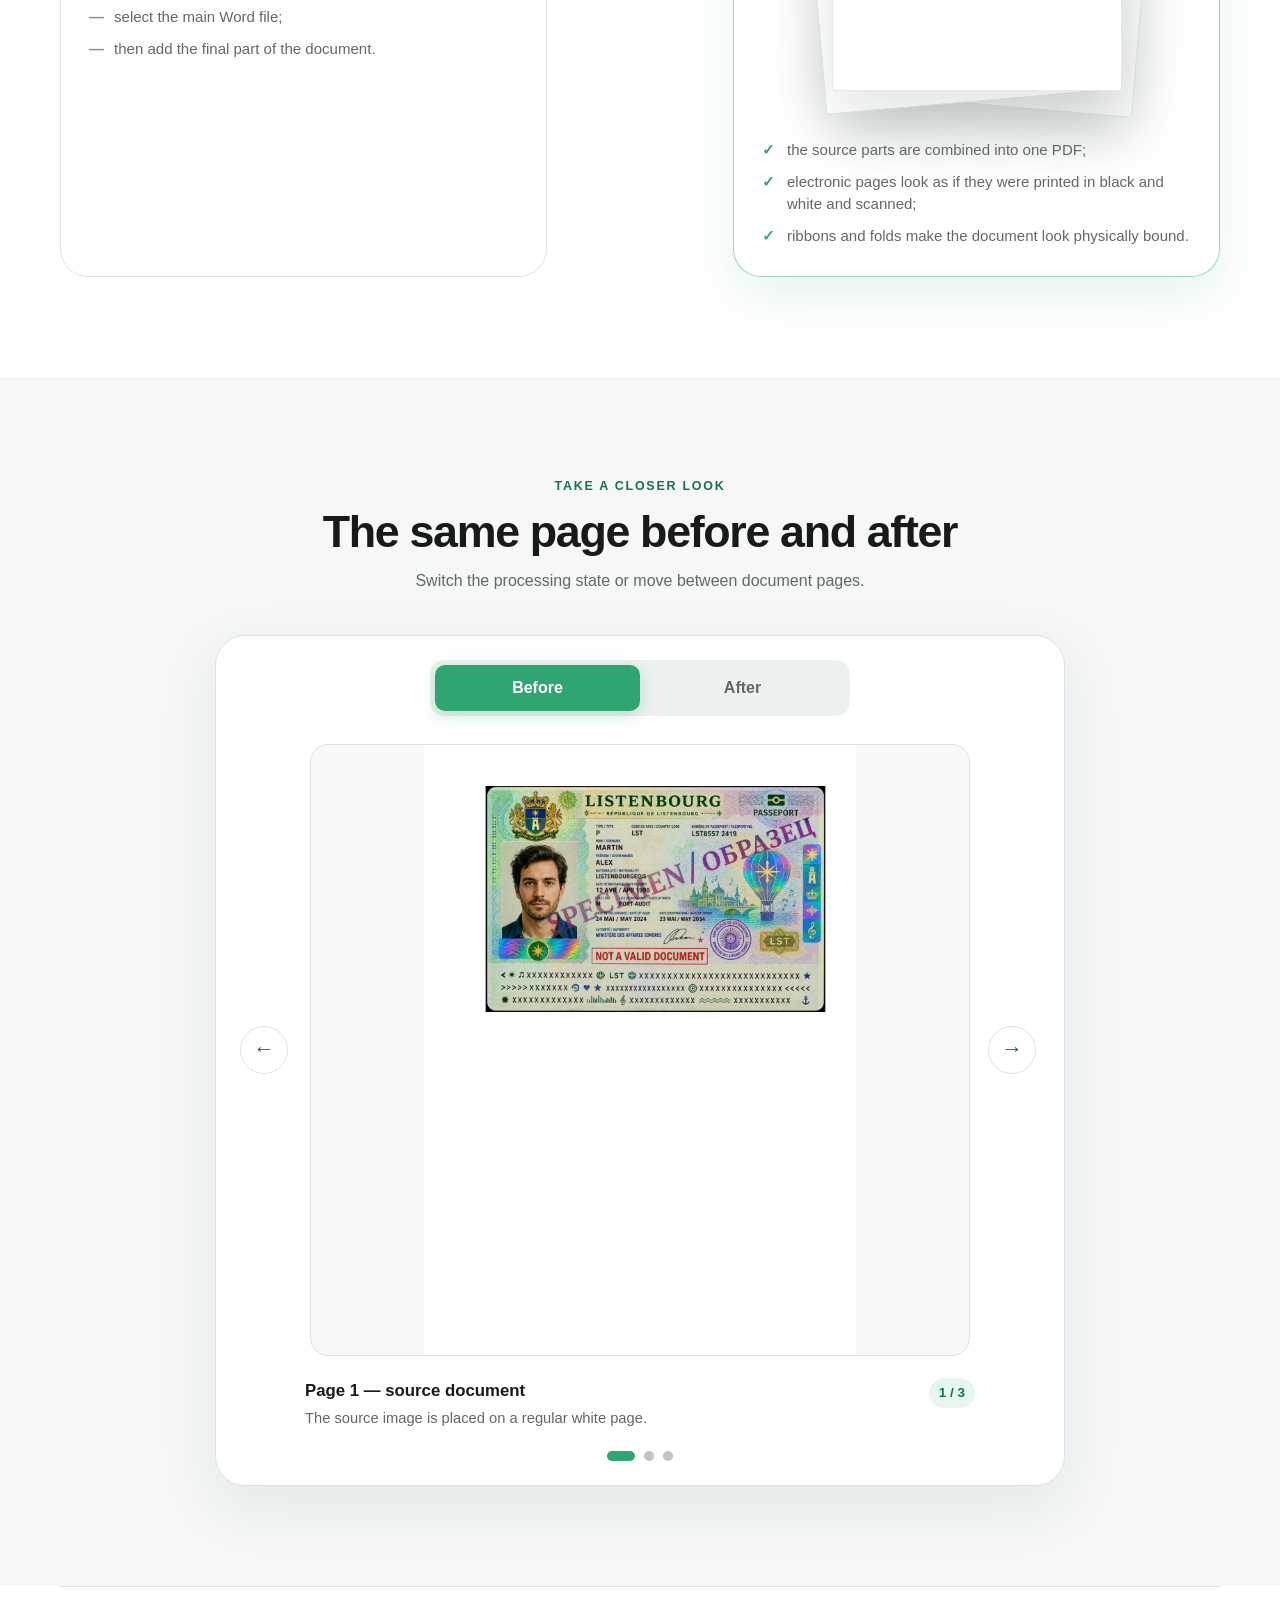
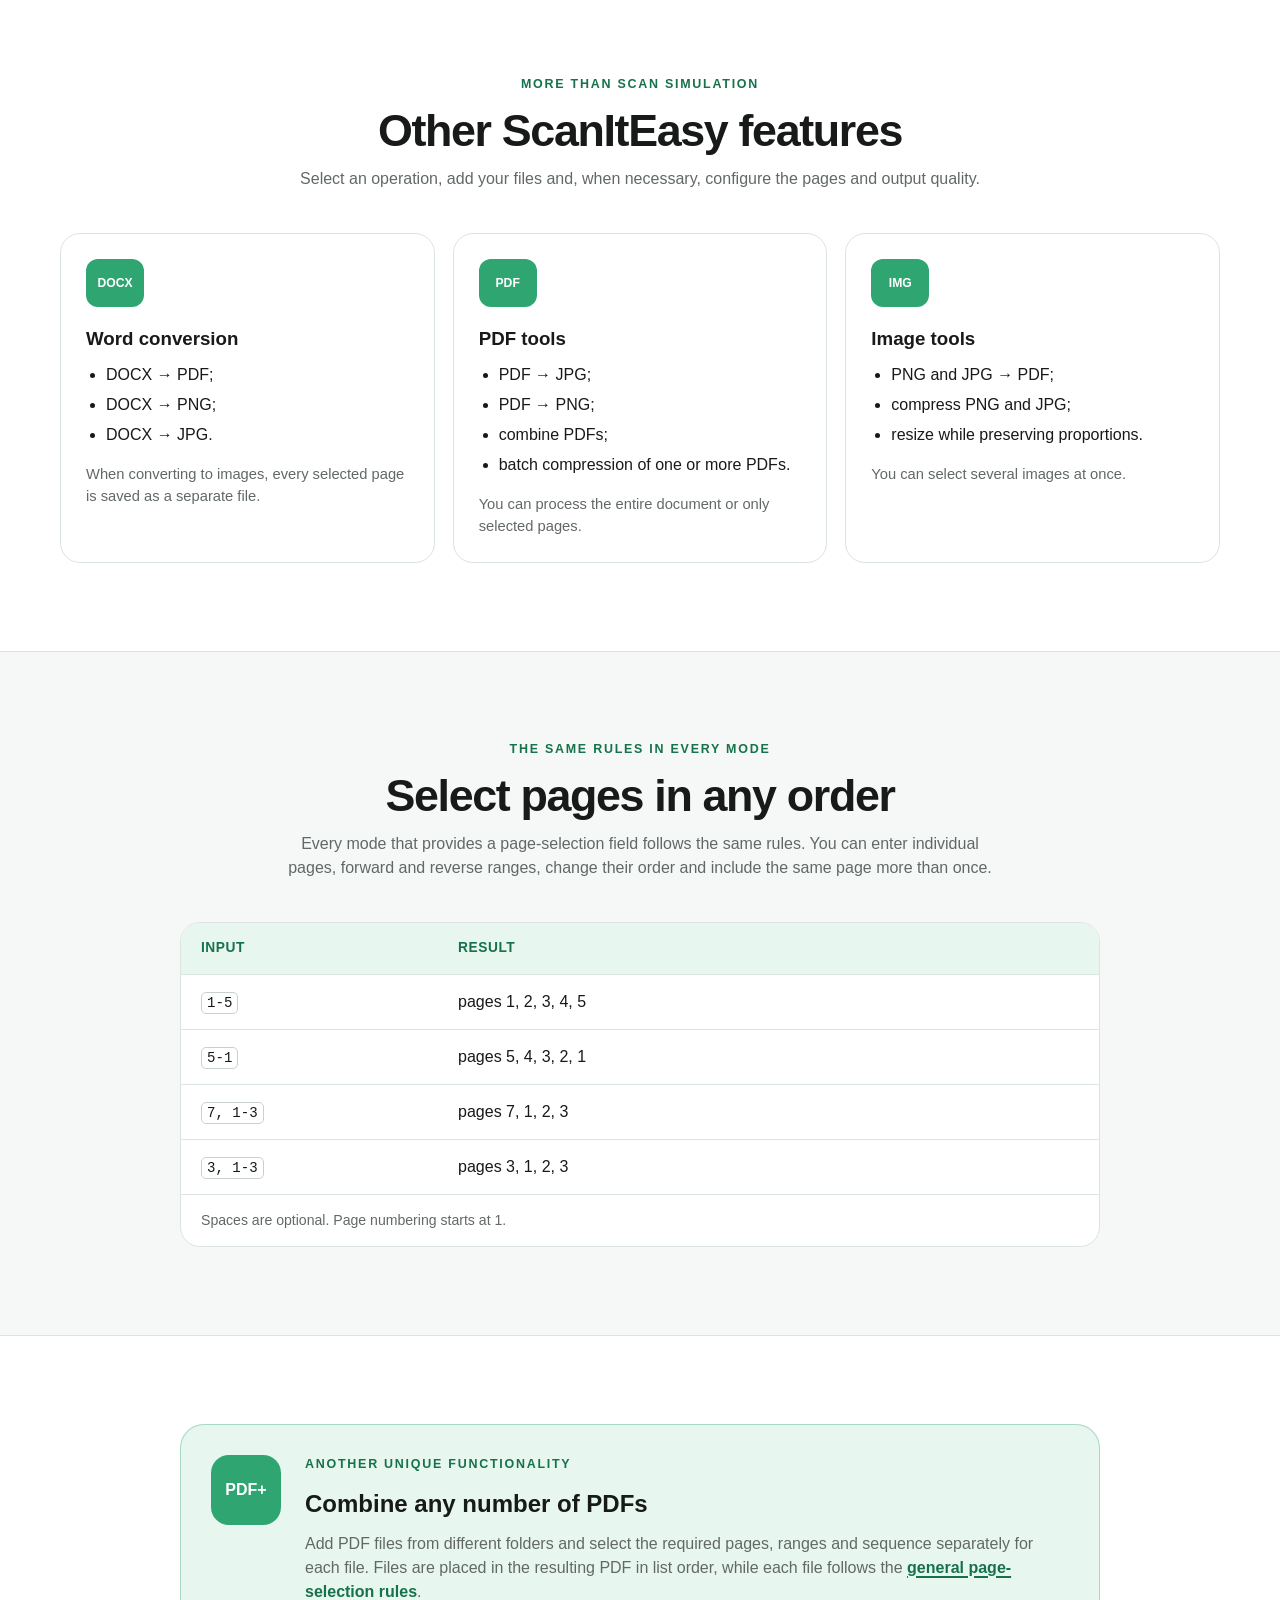
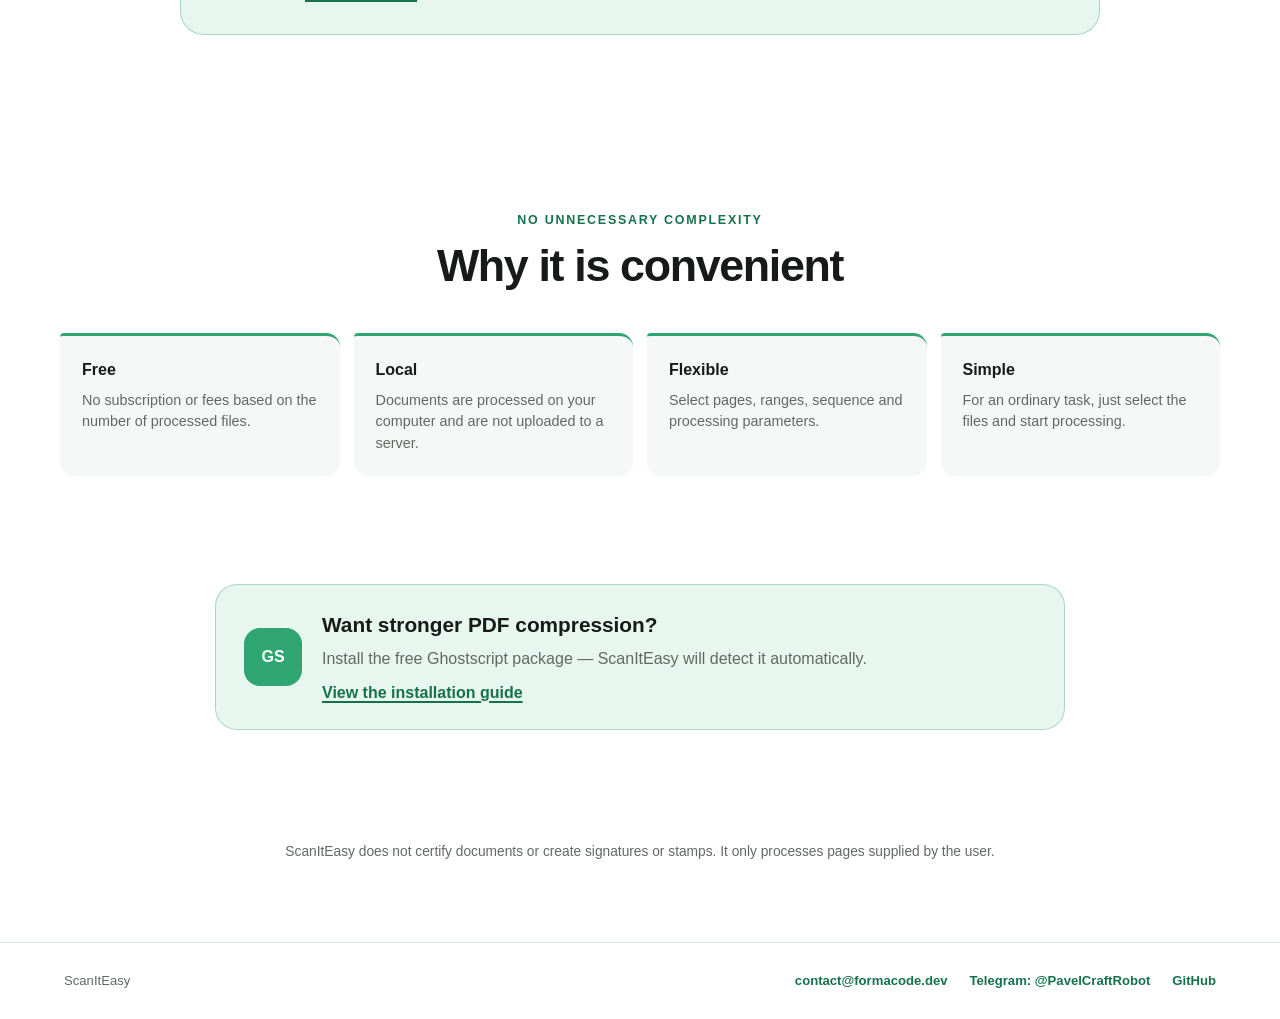
==== commit d35ac737: "Add batch workflows and file reordering" ====
--- a/docs/en/index.html
+++ b/docs/en/index.html
@@ -202,7 +202,7 @@
             <li>PDF → JPG;</li>
             <li>PDF → PNG;</li>
             <li>combine PDFs;</li>
-            <li>compress PDFs.</li>
+            <li>batch compression of one or more PDFs.</li>
           </ul>
           <p>You can process the entire document or only selected pages.</p>
         </article>
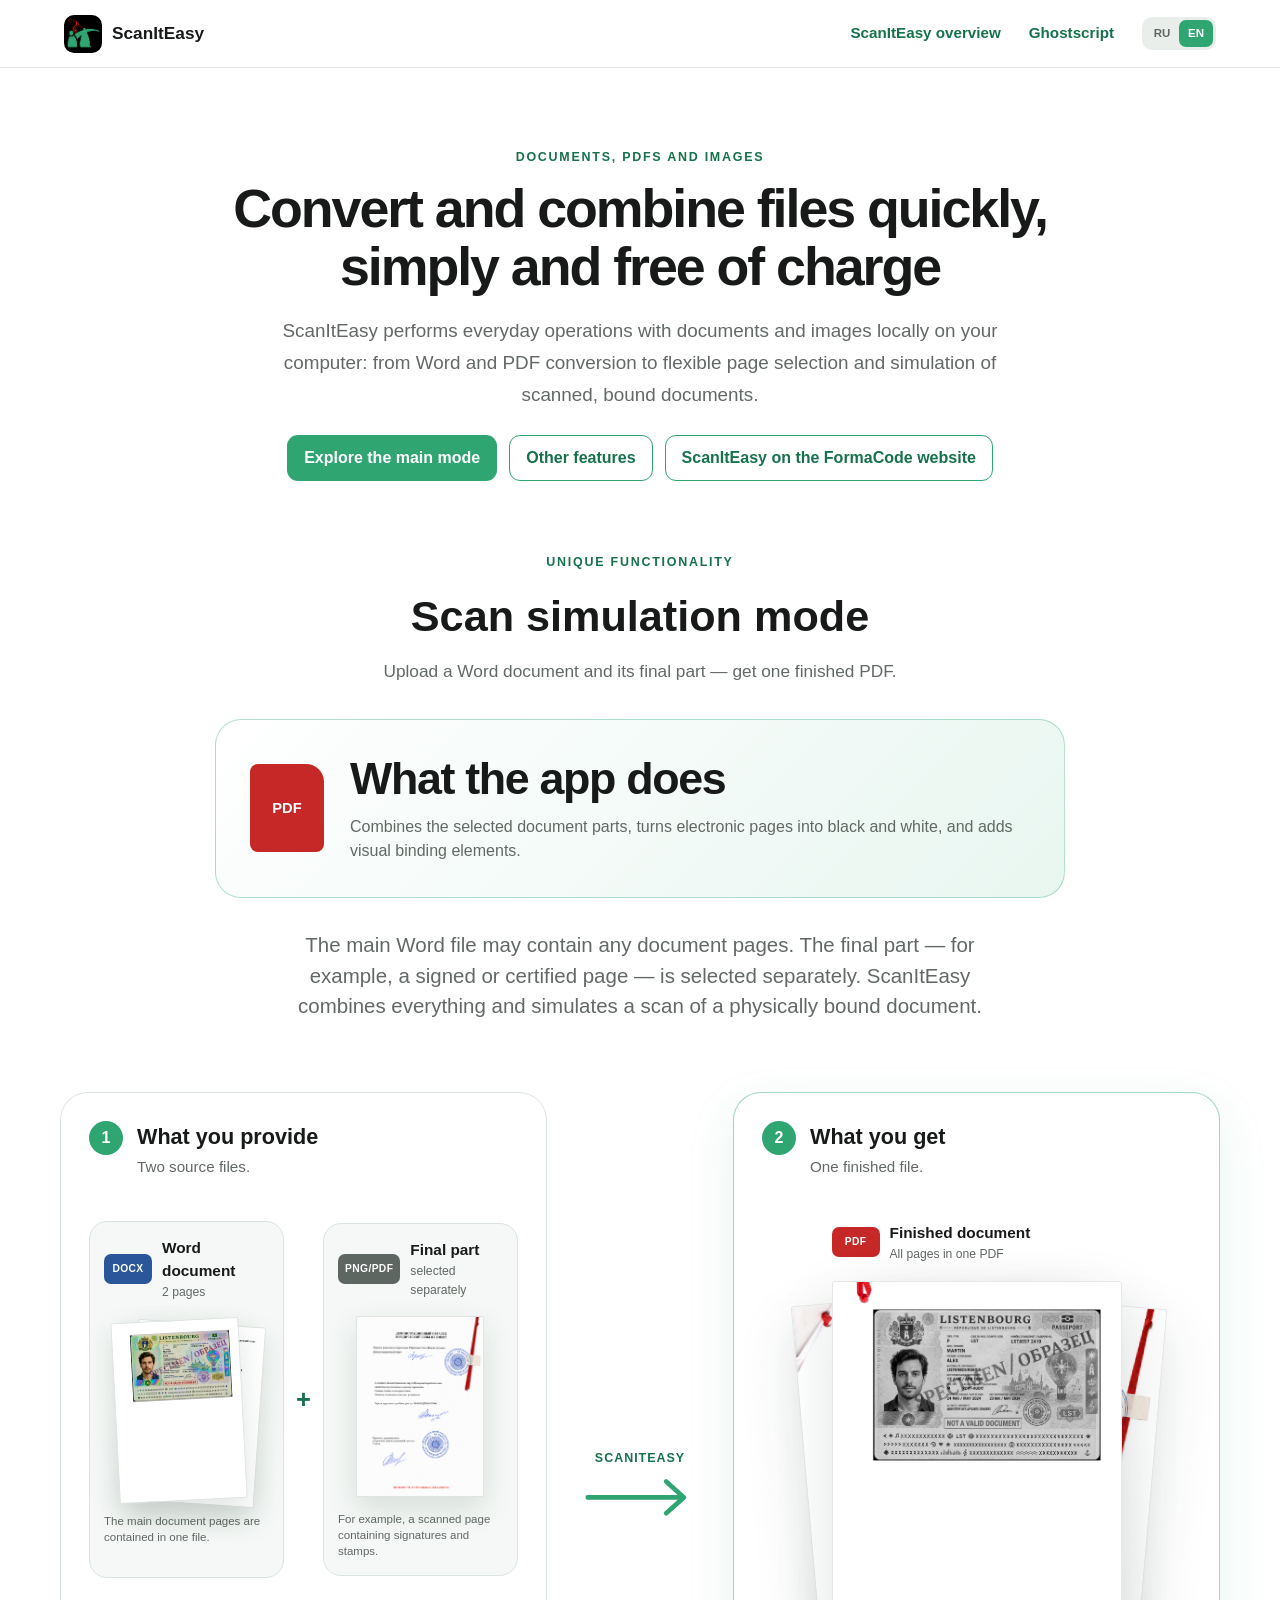
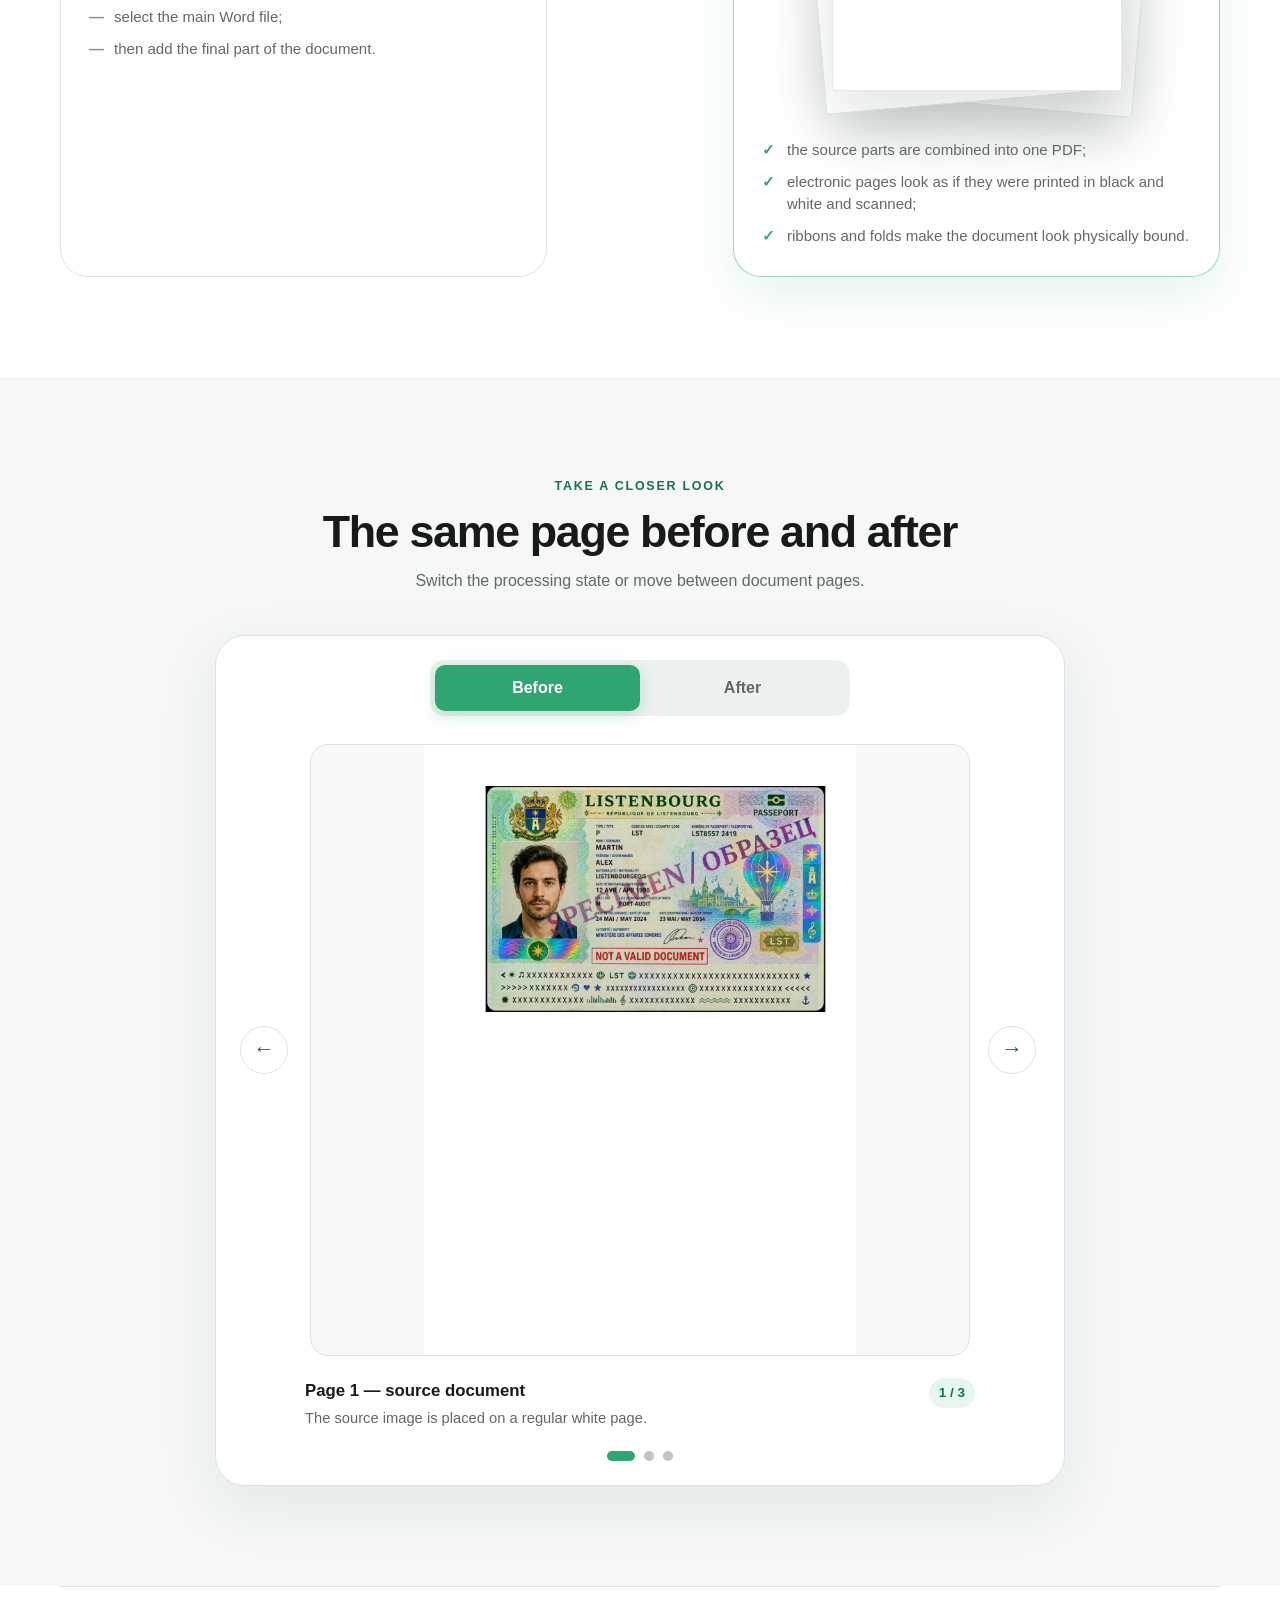
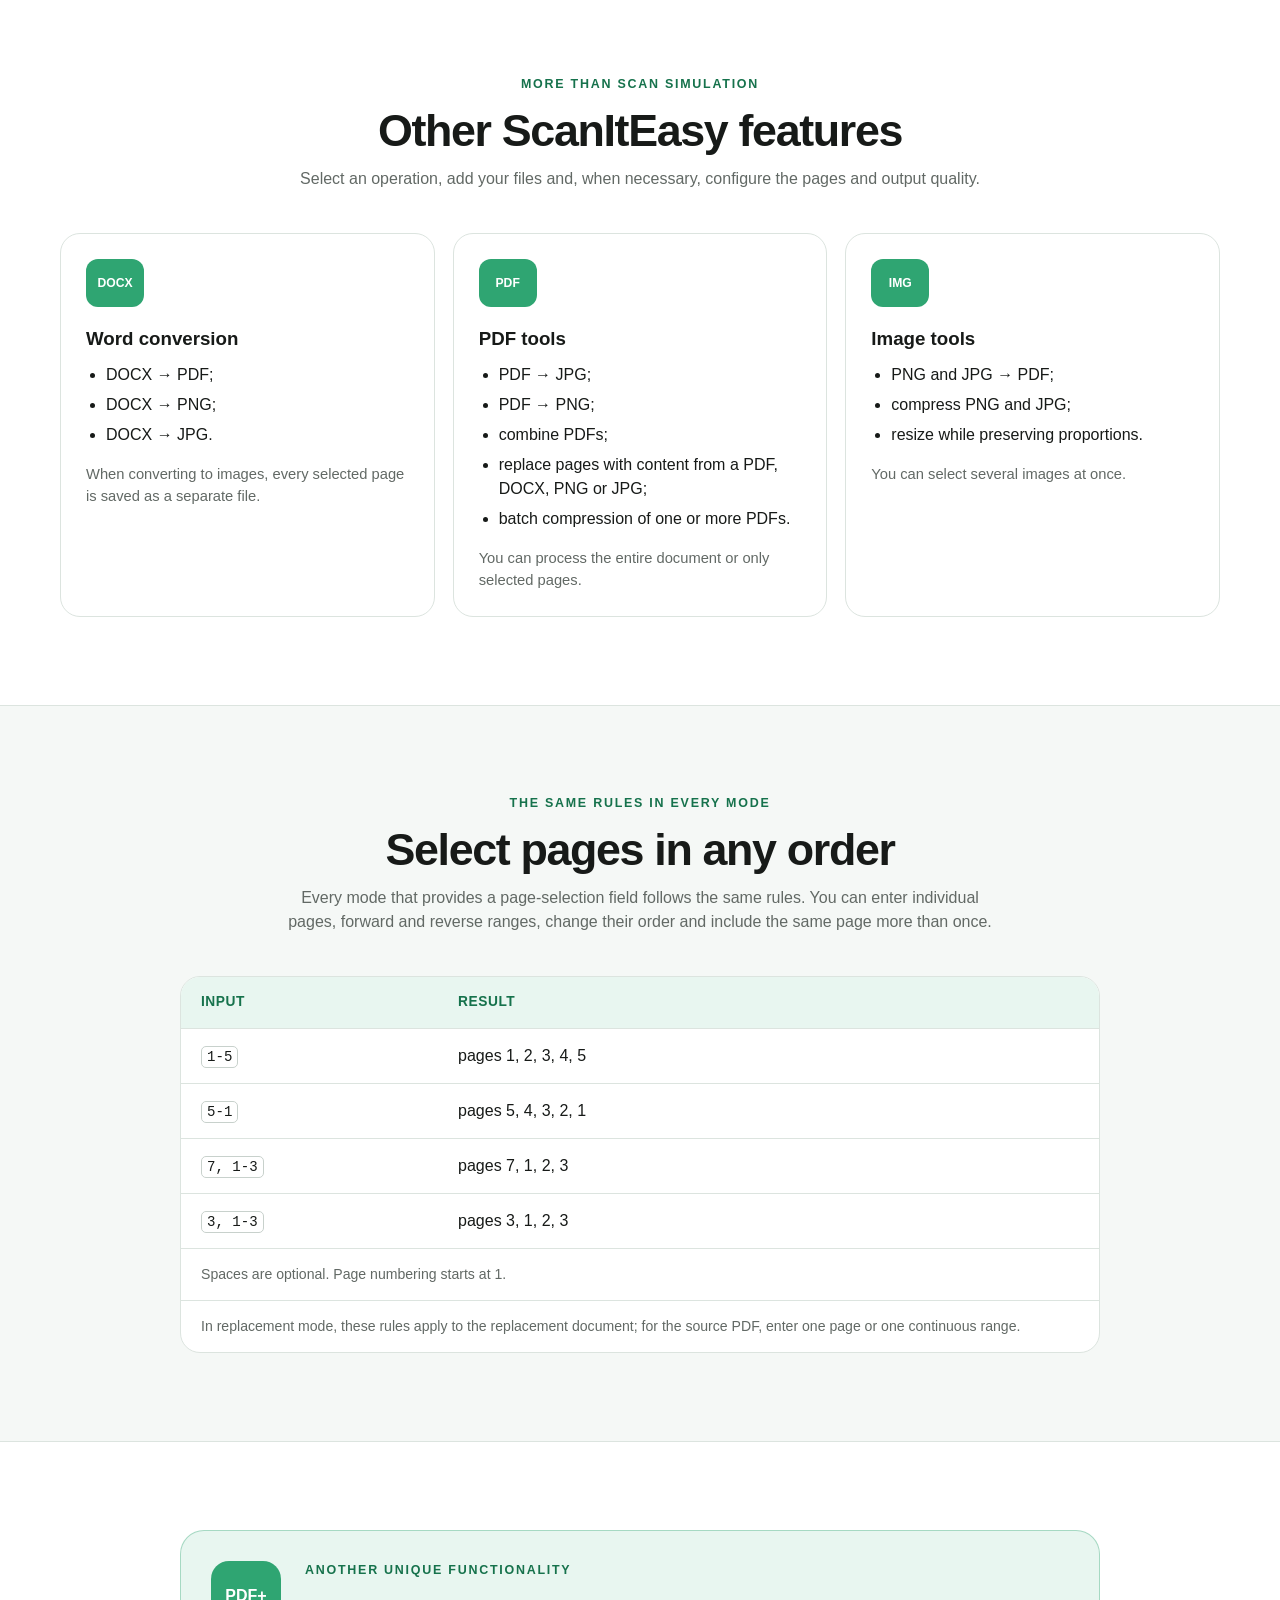
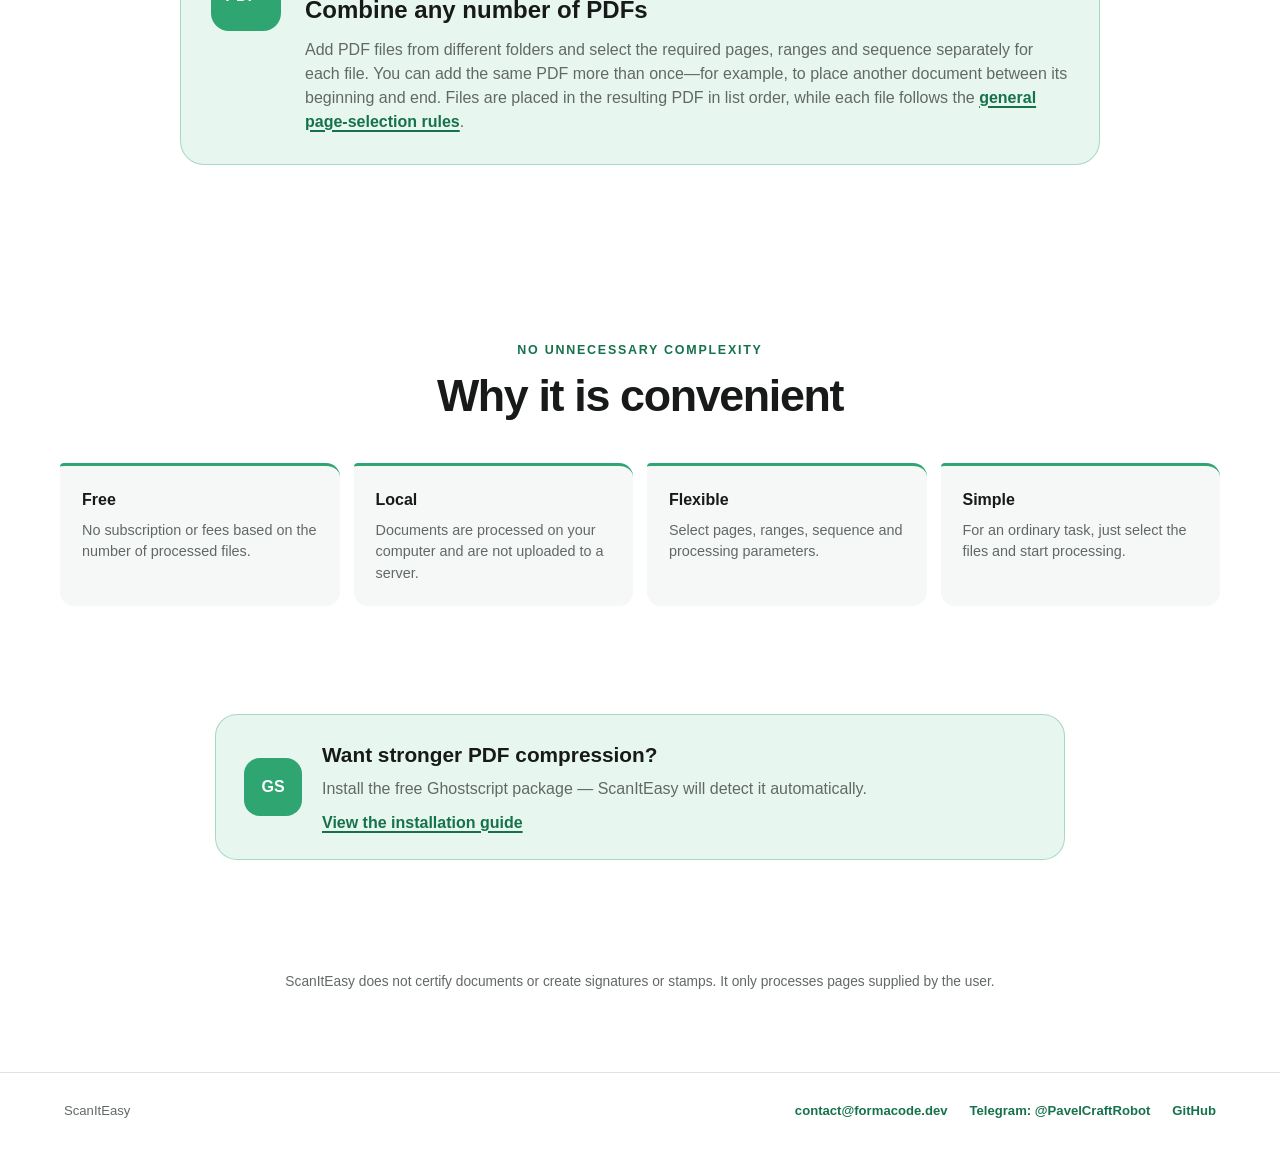
==== commit 3566e552: "Link ScanItEasy documentation to FormaCode" ====
--- a/docs/en/index.html
+++ b/docs/en/index.html
@@ -35,6 +35,7 @@
       <div class="hero-actions">
         <a class="primary-link" href="#scan-simulation">Explore the main mode</a>
         <a class="secondary-link" href="#other-features">Other features</a>
+        <a class="secondary-link" href="https://formacode.dev/en/scaniteasy">ScanItEasy on the FormaCode website</a>
       </div>
 
       <div class="featured-mode" id="scan-simulation">
@@ -202,6 +203,7 @@
             <li>PDF → JPG;</li>
             <li>PDF → PNG;</li>
             <li>combine PDFs;</li>
+            <li>replace pages with content from a PDF, DOCX, PNG or JPG;</li>
             <li>batch compression of one or more PDFs.</li>
           </ul>
           <p>You can process the entire document or only selected pages.</p>
@@ -240,6 +242,7 @@
             </tbody>
           </table>
           <p class="rules-note">Spaces are optional. Page numbering starts at 1.</p>
+          <p class="rules-note">In replacement mode, these rules apply to the replacement document; for the source PDF, enter one page or one continuous range.</p>
         </div>
       </div>
     </section>
@@ -252,6 +255,7 @@
           <h2 id="merge-title">Combine any number of PDFs</h2>
           <p>
             Add PDF files from different folders and select the required pages, ranges and sequence separately for each file.
+            You can add the same PDF more than once—for example, to place another document between its beginning and end.
             Files are placed in the resulting PDF in list order, while each file follows the
             <a class="inline-link" href="#page-selection">general page-selection rules</a>.
           </p>
